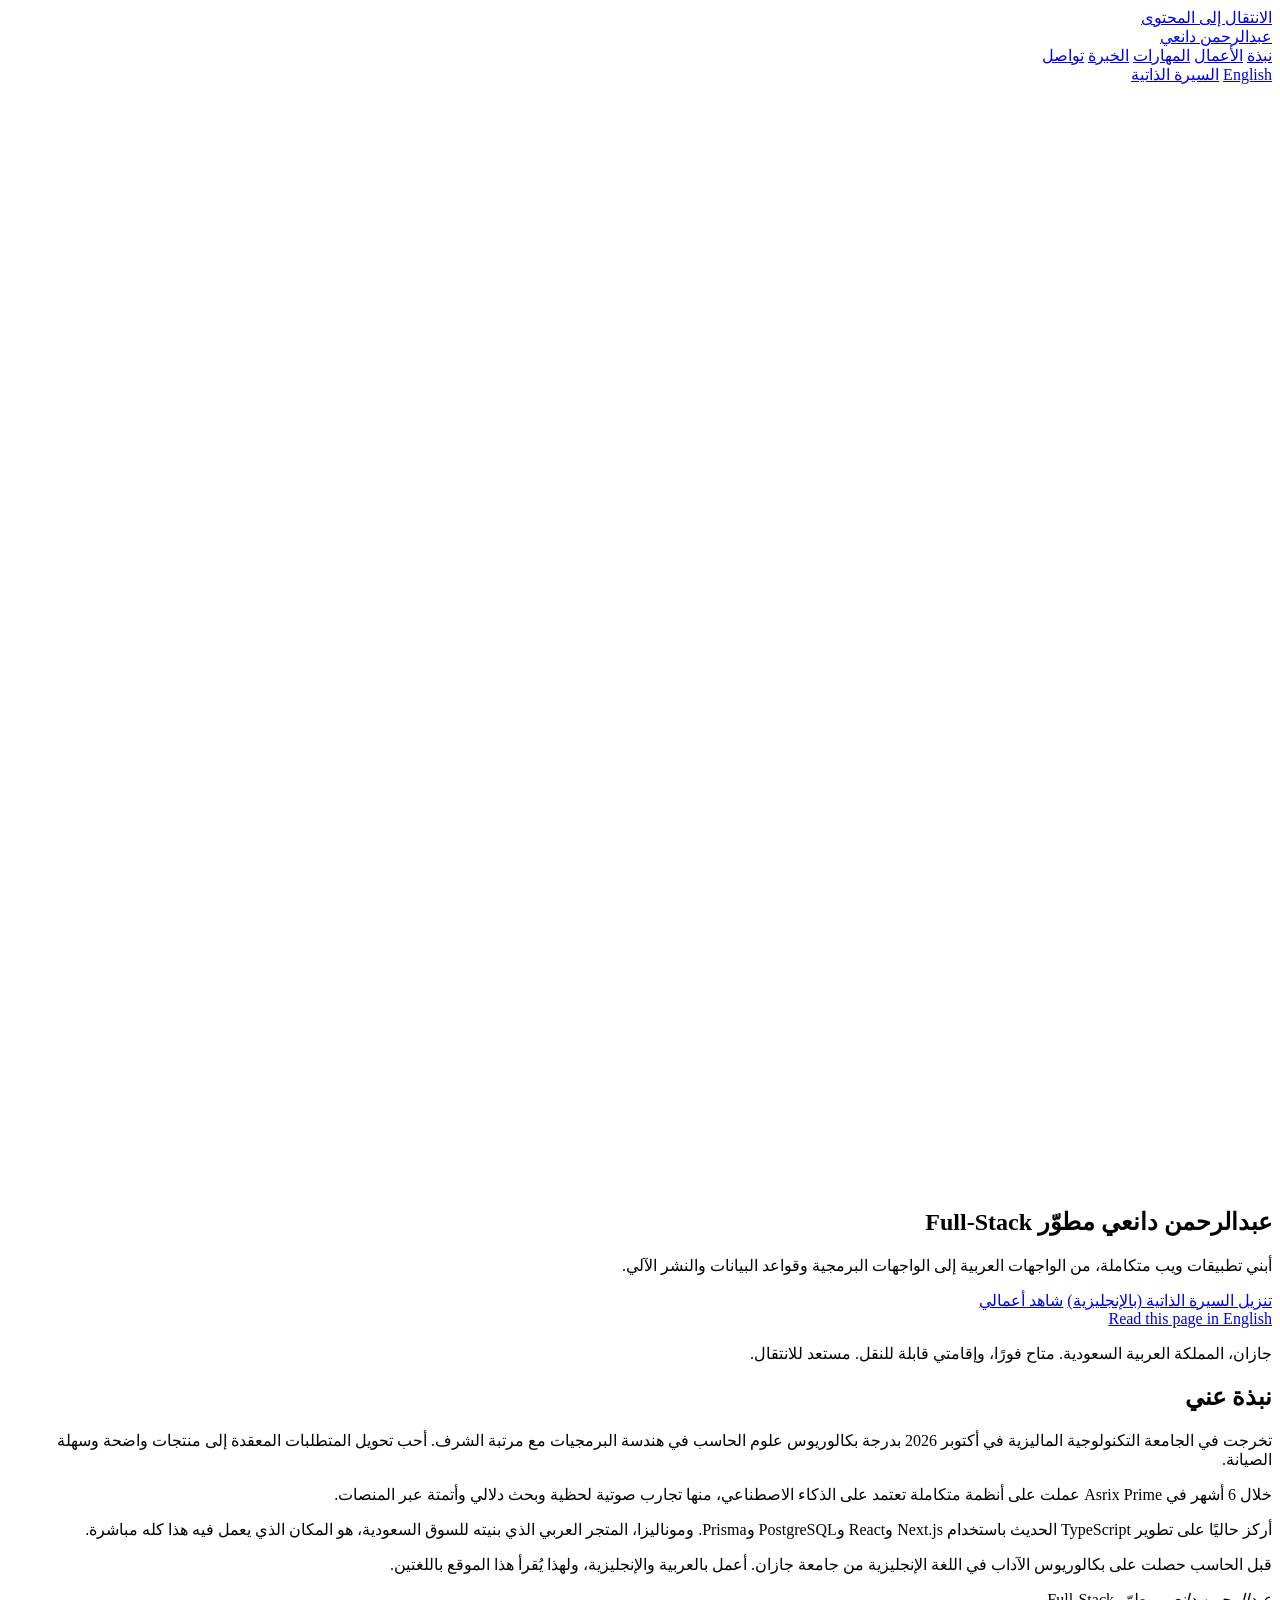
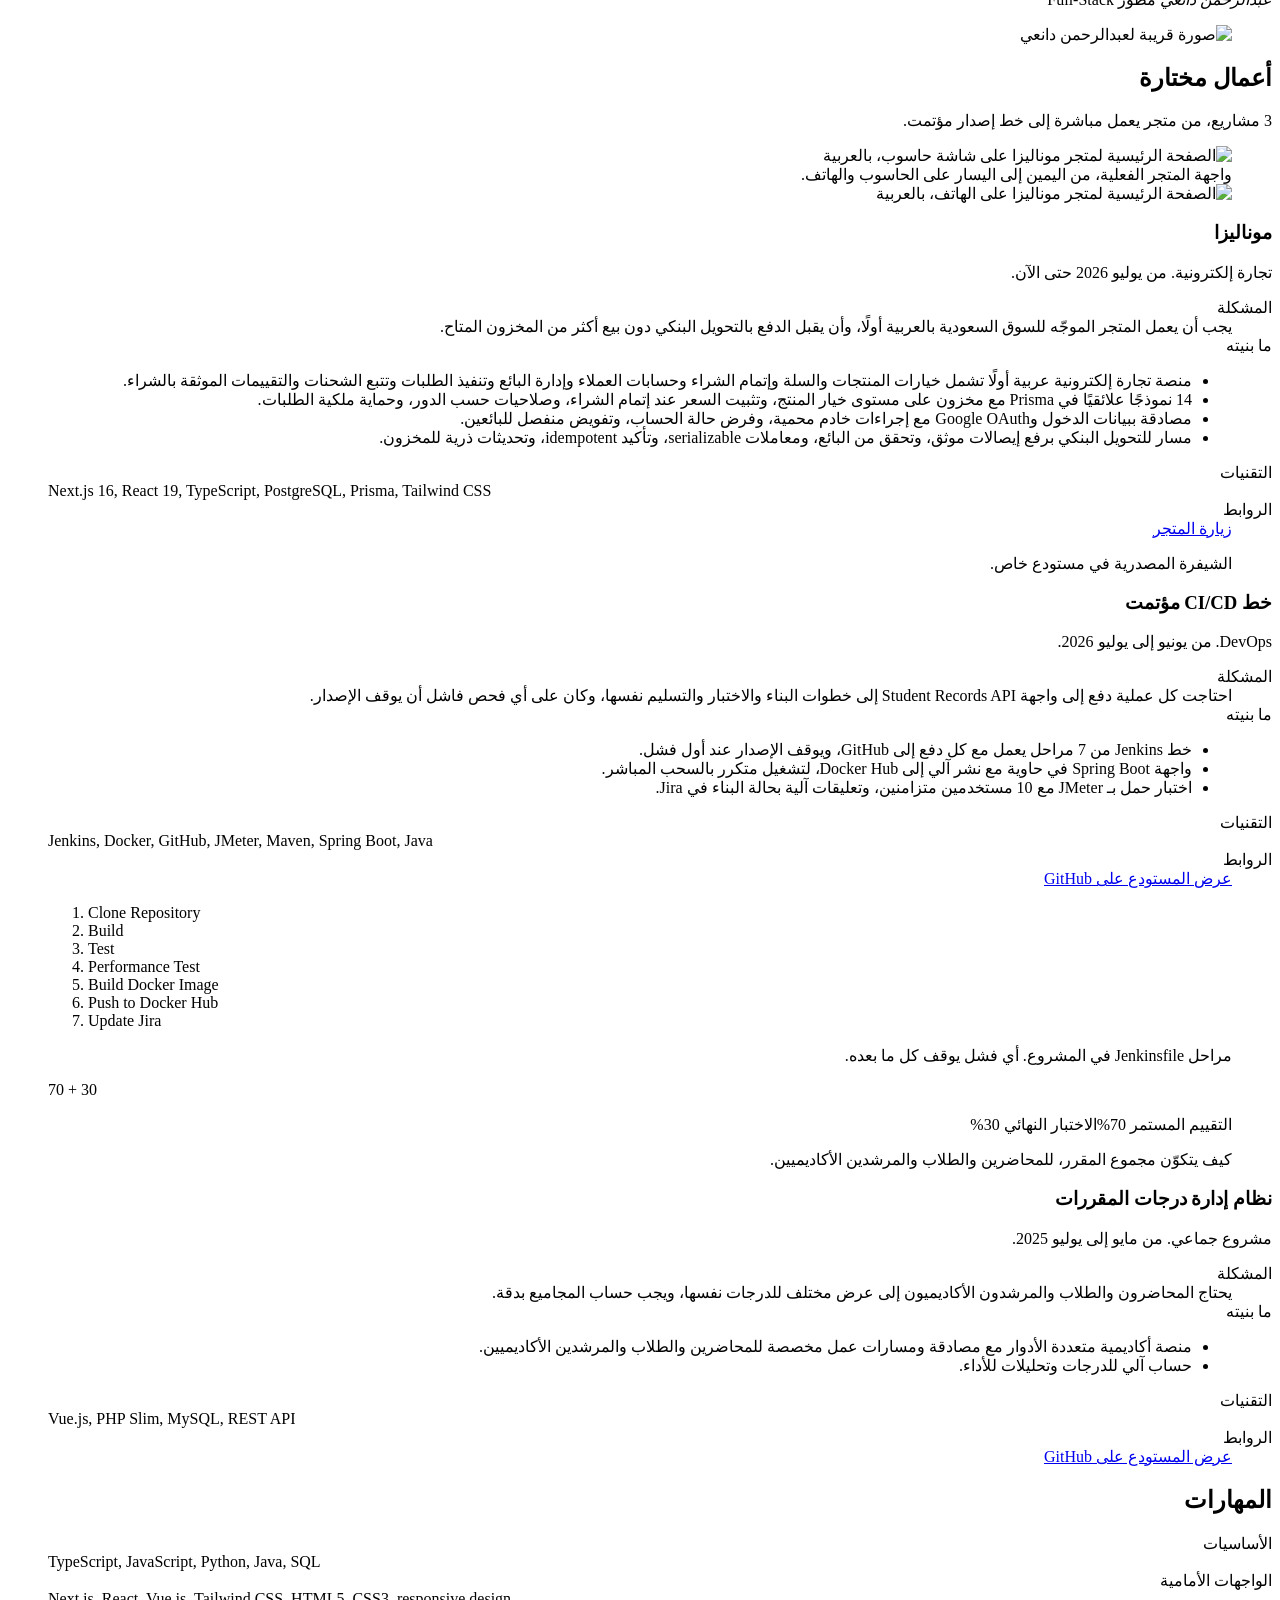
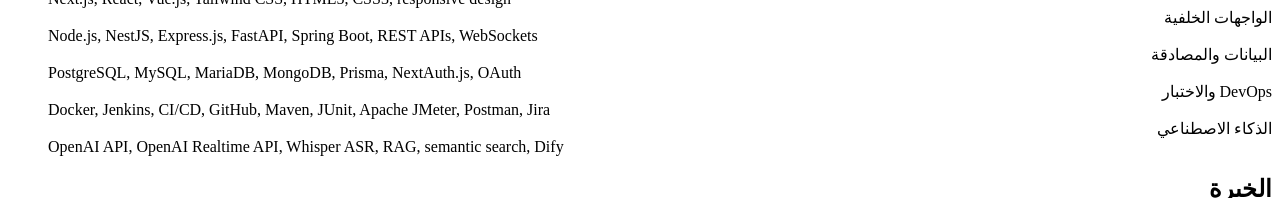
==== ar/index.html @ bcfdf7b8 "Add the mirrored Arabic page Co-Authored-By: Claude Opus 5.5 <noreply@anthropic.com>" ====
<!doctype html>
<html lang="ar" dir="rtl">
  <head>
    <meta charset="utf-8" />
    <meta name="viewport" content="width=device-width, initial-scale=1" />
    <title>عبدالرحمن دانعي | مطوّر Full-Stack</title>
    <meta name="description" content="عبدالرحمن دانعي مطوّر Full-Stack في السعودية، يبني تطبيقات ويب عربية أولًا وأنظمة تعتمد على الذكاء الاصطناعي وخطوط نشر مؤتمتة." />
    <meta name="theme-color" content="#dfdedb" />
    <link rel="canonical" href="https://abdulrahman-daney.github.io/ar/" />
    <link rel="alternate" hreflang="en" href="https://abdulrahman-daney.github.io/" />
    <link rel="alternate" hreflang="ar" href="https://abdulrahman-daney.github.io/ar/" />
    <link rel="alternate" hreflang="x-default" href="https://abdulrahman-daney.github.io/" />
    <meta property="og:type" content="profile" />
    <meta property="og:title" content="عبدالرحمن دانعي | مطوّر Full-Stack" />
    <meta property="og:description" content="عبدالرحمن دانعي مطوّر Full-Stack في السعودية، يبني تطبيقات ويب عربية أولًا وأنظمة تعتمد على الذكاء الاصطناعي وخطوط نشر مؤتمتة." />
    <meta property="og:url" content="https://abdulrahman-daney.github.io/ar/" />
    <meta property="og:image" content="https://abdulrahman-daney.github.io/assets/img/og.jpg" />
    <meta property="og:image:width" content="1200" />
    <meta property="og:image:height" content="630" />
    <meta property="og:image:alt" content="عبدالرحمن دانعي, مطوّر Full-Stack" />
    <meta property="og:locale" content="ar_SA" />
    <meta property="og:locale:alternate" content="en_US" />
    <meta name="twitter:card" content="summary_large_image" />
    <link rel="icon" href="../assets/img/favicon.svg" type="image/svg+xml" />
    <link rel="apple-touch-icon" href="../assets/img/apple-touch-icon.png" />
    <link rel="preload" href="../assets/fonts/noto-naskh-arabic.woff2" as="font" type="font/woff2" crossorigin />
    <link rel="stylesheet" href="../assets/css/site.css" />
    <script type="application/ld+json">{"@context": "https://schema.org", "@type": "Person", "name": "Abdulrahman Daney", "alternateName": "عبدالرحمن دانعي", "jobTitle": "Full-Stack Developer", "url": "https://abdulrahman-daney.github.io/", "email": "mailto:abdulrahmandaney@gmail.com", "image": "https://abdulrahman-daney.github.io/assets/img/portrait-suit-896.webp", "sameAs": ["https://www.linkedin.com/in/abdulrahman-daney-3bb663234/", "https://github.com/Abdulrahman-Daney"], "knowsLanguage": ["ar", "en"], "address": {"@type": "PostalAddress", "addressLocality": "Jazan", "addressCountry": "SA"}, "alumniOf": [{"@type": "CollegeOrUniversity", "name": "Universiti Teknologi Malaysia"}, {"@type": "CollegeOrUniversity", "name": "Jazan University"}]}</script>
    <script src="../assets/js/site.js" defer></script>
  </head>
  <body>
    <a class="skip" href="#main">الانتقال إلى المحتوى</a>

    <header class="bar">
      <a class="bar-name" href="#top" translate="no">عبدالرحمن دانعي</a>
      <nav class="bar-nav" aria-label="الأقسام">
        <a href="#about">نبذة</a>
        <a href="#work">الأعمال</a>
        <a href="#skills">المهارات</a>
        <a href="#experience">الخبرة</a>
        <a href="#contact">تواصل</a>
      </nav>
      <a class="bar-lang" href="../" hreflang="en" lang="en" data-lang-switch>English</a>
      <a class="bar-lang" href="../documents/Abdulrahman_Daney_Full_Stack_Developer_CV.pdf" download>السيرة الذاتية</a>
    </header>

    <main id="main">
      <section id="top" class="hero split">
        <figure class="stage">
          <img
            src="../assets/img/portrait-suit-896.webp"
            srcset="../assets/img/portrait-suit-480.webp 480w, ../assets/img/portrait-suit-896.webp 896w"
            sizes="(min-width: 900px) 50vw, 100vw"
            alt="عبدالرحمن دانعي ببدلة كحلية وربطة عنق رمادية في مكتب تظهر فيه رفوف الكتب"
            width="896"
            height="1084"
            fetchpriority="high"
          />
        </figure>
        <div class="column" data-rise-group>
          <h1>عبدالرحمن دانعي <span class="role">مطوّر Full-Stack</span></h1>
          <p class="say">أبني تطبيقات ويب متكاملة، من الواجهات العربية إلى الواجهات البرمجية وقواعد البيانات والنشر الآلي.</p>
          <div class="hero-actions">
            <a class="action" href="../documents/Abdulrahman_Daney_Full_Stack_Developer_CV.pdf" download>تنزيل السيرة الذاتية (بالإنجليزية)</a>
            <a class="text-link" href="#work">شاهد أعمالي</a>
          </div>
          <a class="flip" href="../" hreflang="en" lang="en" data-lang-switch>Read this page in English</a>
          <p class="facts">جازان، المملكة العربية السعودية. متاح فورًا، وإقامتي قابلة للنقل. مستعد للانتقال.</p>
        </div>
      </section>

      <section id="about" class="about split" aria-labelledby="about-h">
        <div class="column" data-rise-group>
          <h2 id="about-h">نبذة عني</h2>
          <p>تخرجت في الجامعة التكنولوجية الماليزية في أكتوبر 2026 بدرجة بكالوريوس علوم الحاسب في هندسة البرمجيات مع مرتبة الشرف. أحب تحويل المتطلبات المعقدة إلى منتجات واضحة وسهلة الصيانة.</p>
          <p>خلال 6 أشهر في Asrix Prime عملت على أنظمة متكاملة تعتمد على الذكاء الاصطناعي، منها تجارب صوتية لحظية وبحث دلالي وأتمتة عبر المنصات.</p>
          <p>أركز حاليًا على تطوير TypeScript الحديث باستخدام Next.js وReact وPostgreSQL وPrisma. وموناليزا، المتجر العربي الذي بنيته للسوق السعودية، هو المكان الذي يعمل فيه هذا كله مباشرة.</p>
          <p>قبل الحاسب حصلت على بكالوريوس الآداب في اللغة الإنجليزية من جامعة جازان. أعمل بالعربية والإنجليزية، ولهذا يُقرأ هذا الموقع باللغتين.</p>
          <p class="signoff"><em>عبدالرحمن دانعي</em> <span>مطوّر Full-Stack</span></p>
        </div>
        <figure class="stage" data-rise>
          <img src="../assets/img/portrait-close-603.webp" alt="صورة قريبة لعبدالرحمن دانعي" width="603" height="756" loading="lazy" decoding="async" />
        </figure>
      </section>

      <section id="work" aria-labelledby="work-h">
        <div class="work-head split" data-rise-group>
          <h2 id="work-h">أعمال مختارة</h2>
          <p>3 مشاريع، من متجر يعمل مباشرة إلى خط إصدار مؤتمت.</p>
        </div>

      <article class="project split">
        <figure class="stage panel panel-shots" data-rise>
          <img class="shot-wide" src="../assets/img/monaliza-desktop.webp" alt="الصفحة الرئيسية لمتجر موناليزا على شاشة حاسوب، بالعربية" width="1200" height="594" loading="lazy" decoding="async" />
          <figcaption>واجهة المتجر الفعلية، من اليمين إلى اليسار على الحاسوب والهاتف.</figcaption>
          <img class="shot-phone" src="../assets/img/monaliza-phone.webp" alt="الصفحة الرئيسية لمتجر موناليزا على الهاتف، بالعربية" width="480" height="689" loading="lazy" decoding="async" />
        </figure>
        <div class="column">
          <h3 data-rise>موناليزا</h3>
          <p class="project-meta">تجارة إلكترونية. من يوليو 2026 حتى الآن.</p>
          <dl class="project-parts" data-rise-group>
            <div>
              <dt>المشكلة</dt>
              <!-- TODO: wording drawn from the CV and README. Confirm it describes the real problem. -->
              <dd>يجب أن يعمل المتجر الموجّه للسوق السعودية بالعربية أولًا، وأن يقبل الدفع بالتحويل البنكي دون بيع أكثر من المخزون المتاح.</dd>
            </div>
            <div>
              <dt>ما بنيته</dt>
              <dd><ul class="built">
              <li>منصة تجارة إلكترونية عربية أولًا تشمل خيارات المنتجات والسلة وإتمام الشراء وحسابات العملاء وإدارة البائع وتنفيذ الطلبات وتتبع الشحنات والتقييمات الموثقة بالشراء.</li>
              <li>14 نموذجًا علائقيًا في Prisma مع مخزون على مستوى خيار المنتج، وتثبيت السعر عند إتمام الشراء، وصلاحيات حسب الدور، وحماية ملكية الطلبات.</li>
              <li>مصادقة ببيانات الدخول وGoogle OAuth مع إجراءات خادم محمية، وفرض حالة الحساب، وتفويض منفصل للبائعين.</li>
              <li>مسار للتحويل البنكي برفع إيصالات موثق، وتحقق من البائع، ومعاملات serializable، وتأكيد idempotent، وتحديثات ذرية للمخزون.</li>
              </ul></dd>
            </div>
            <div>
              <dt>التقنيات</dt>
              <dd dir="ltr" lang="en" translate="no">Next.js 16, React 19, TypeScript, PostgreSQL, Prisma, Tailwind CSS</dd>
            </div>
            <div>
              <dt>الروابط</dt>
              <dd><div class="link-row">
              <a href="https://monaliza-store.vercel.app/" rel="noopener">زيارة المتجر</a>
              </div>
            <p>الشيفرة المصدرية في مستودع خاص.</p></dd>
            </div>
          </dl>
        </div>
      </article>

      <article class="project split">
        <div class="column">
          <h3 data-rise>خط CI/CD مؤتمت</h3>
          <p class="project-meta">DevOps. من يونيو إلى يوليو 2026.</p>
          <dl class="project-parts" data-rise-group>
            <div>
              <dt>المشكلة</dt>
              <!-- TODO: wording drawn from the CV and README. Confirm it describes the real problem. -->
              <dd>احتاجت كل عملية دفع إلى واجهة Student Records API إلى خطوات البناء والاختبار والتسليم نفسها، وكان على أي فحص فاشل أن يوقف الإصدار.</dd>
            </div>
            <div>
              <dt>ما بنيته</dt>
              <dd><ul class="built">
              <li>خط Jenkins من 7 مراحل يعمل مع كل دفع إلى GitHub، ويوقف الإصدار عند أول فشل.</li>
              <li>واجهة Spring Boot في حاوية مع نشر آلي إلى Docker Hub، لتشغيل متكرر بالسحب المباشر.</li>
              <li>اختبار حمل بـ JMeter مع 10 مستخدمين متزامنين، وتعليقات آلية بحالة البناء في Jira.</li>
              </ul></dd>
            </div>
            <div>
              <dt>التقنيات</dt>
              <dd dir="ltr" lang="en" translate="no">Jenkins, Docker, GitHub, JMeter, Maven, Spring Boot, Java</dd>
            </div>
            <div>
              <dt>الروابط</dt>
              <dd><div class="link-row">
              <a href="https://github.com/Abdulrahman-Daney/studentrecords" rel="noopener">عرض المستودع على GitHub</a>
              </div></dd>
            </div>
          </dl>
        </div>
        <figure class="stage panel panel-blue" data-ui>
          <ol class="pipeline" dir="ltr" lang="en" translate="no">
            <li>Clone Repository</li>
            <li>Build</li>
            <li>Test</li>
            <li>Performance Test</li>
            <li>Build Docker Image</li>
            <li>Push to Docker Hub</li>
            <li>Update Jira</li>
          </ol>
          <figcaption>مراحل Jenkinsfile في المشروع. أي فشل يوقف كل ما بعده.</figcaption>
        </figure>
      </article>

      <article class="project split">
        <figure class="stage panel panel-ink" data-rise>
          <p class="marks" dir="ltr">70 + 30</p>
          <p class="marks-key"><span>التقييم المستمر 70%</span><span>الاختبار النهائي 30%</span></p>
          <figcaption>كيف يتكوّن مجموع المقرر، للمحاضرين والطلاب والمرشدين الأكاديميين.</figcaption>
        </figure>
        <div class="column">
          <h3 data-rise>نظام إدارة درجات المقررات</h3>
          <p class="project-meta">مشروع جماعي. من مايو إلى يوليو 2025.</p>
          <dl class="project-parts" data-rise-group>
            <div>
              <dt>المشكلة</dt>
              <!-- TODO: wording drawn from the CV and README. Confirm it describes the real problem. -->
              <dd>يحتاج المحاضرون والطلاب والمرشدون الأكاديميون إلى عرض مختلف للدرجات نفسها، ويجب حساب المجاميع بدقة.</dd>
            </div>
            <div>
              <dt>ما بنيته</dt>
              <dd><ul class="built">
              <li>منصة أكاديمية متعددة الأدوار مع مصادقة ومسارات عمل مخصصة للمحاضرين والطلاب والمرشدين الأكاديميين.</li>
              <li>حساب آلي للدرجات وتحليلات للأداء.</li>
              </ul></dd>
            </div>
            <div>
              <dt>التقنيات</dt>
              <dd dir="ltr" lang="en" translate="no">Vue.js, PHP Slim, MySQL, REST API</dd>
            </div>
            <div>
              <dt>الروابط</dt>
              <dd><div class="link-row">
              <a href="https://github.com/student-marks-system/student-marks-system" rel="noopener">عرض المستودع على GitHub</a>
              </div></dd>
            </div>
          </dl>
        </div>
      </article>
      </section>

      <section id="skills" class="skills" aria-labelledby="skills-h">
        <h2 id="skills-h" data-rise>المهارات</h2>
        <dl class="skill-groups" data-rise-group>
        <div><dt>الأساسيات</dt><dd dir="ltr" lang="en" translate="no">TypeScript, JavaScript, Python, Java, SQL</dd></div>
        <div><dt>الواجهات الأمامية</dt><dd dir="ltr" lang="en" translate="no">Next.js, React, Vue.js, Tailwind CSS, HTML5, CSS3, responsive design</dd></div>
        <div><dt>الواجهات الخلفية</dt><dd dir="ltr" lang="en" translate="no">Node.js, NestJS, Express.js, FastAPI, Spring Boot, REST APIs, WebSockets</dd></div>
        <div><dt>البيانات والمصادقة</dt><dd dir="ltr" lang="en" translate="no">PostgreSQL, MySQL, MariaDB, MongoDB, Prisma, NextAuth.js, OAuth</dd></div>
        <div><dt>DevOps والاختبار</dt><dd dir="ltr" lang="en" translate="no">Docker, Jenkins, CI/CD, GitHub, Maven, JUnit, Apache JMeter, Postman, Jira</dd></div>
        <div><dt>الذكاء الاصطناعي</dt><dd dir="ltr" lang="en" translate="no">OpenAI API, OpenAI Realtime API, Whisper ASR, RAG, semantic search, Dify</dd></div>
        </dl>
      </section>

      <div class="record split">
        <section id="experience" aria-labelledby="experience-h" data-rise>
          <h2 id="experience-h">الخبرة</h2>
          <article class="entry" data-rise>
            <h3>متدرب هندسة برمجيات</h3>
            <p class="entry-meta">Asrix Prime Berhad، سوبانغ جايا، ماليزيا. من سبتمبر 2025 إلى فبراير 2026.</p>
            <ul class="built">
              <li>بنيت خدمة بث صوتي لحظي باستخدام Python وFastAPI وWebSockets، مع دمج Whisper ASR وOpenAI Realtime API للتفاعل من الصوت إلى النص إلى الكلام.</li>
              <li>صممت نظامًا لتحليل النصوص القانونية قائمًا على RAG للتشريعات الاتحادية الماليزية، يتيح البحث الدلالي وتقييم المخاطر آليًا عبر مجموعات كبيرة من الوثائق القانونية.</li>
              <li>طورت إضافة Dify Chatflow Invoker التي تربط 7 منصات، منها LinkedIn وMeta وTelegram، لأتمتة المراسلة وتدفقات المحتوى عبر المنصات.</li>
            </ul>
          </article>
        </section>
        <section id="education" aria-labelledby="education-h" data-rise>
          <h2 id="education-h">التعليم</h2>
          <article class="entry">
            <h3>بكالوريوس علوم الحاسب (هندسة البرمجيات) مع مرتبة الشرف</h3>
            <p class="entry-meta">الجامعة التكنولوجية الماليزية، جوهور بارو. أكتوبر 2026. المعدل التراكمي 3.31 من 4.00.</p>
          </article>
          <article class="entry">
            <h3>بكالوريوس الآداب في اللغة الإنجليزية</h3>
            <p class="entry-meta">جامعة جازان، المملكة العربية السعودية. يناير 2020. المعدل التراكمي 4.26 من 5.00.</p>
          </article>
        </section>
      </div>

      <section id="certifications" class="recognition" aria-labelledby="certifications-h">
        <h2 id="certifications-h" data-rise>الشهادات والإنجازات</h2>
        <ul class="awards" data-rise-group>
          <li class="award">
            <h3>قائمة العميد</h3>
            <p>الجامعة التكنولوجية الماليزية. معدل 3.77 في الفصل الثاني 2024/2025، ومعدل 3.73 في الفصل الثاني 2023/2024.</p>
            <div class="link-row">
              <a href="../certifications/deans-list-2024-2025.pdf" download>تنزيل 2024/2025</a>
              <a href="../certifications/deans-list-2023-2024.pdf" download>تنزيل 2023/2024</a>
            </div>
          </li>
          <li class="award">
            <h3>UTM AI Ideathon (قائم على المشاريع)، مشارك</h3>
            <p>كلية الحاسب في UTM وMDEC. يونيو 2025.</p>
            <div class="link-row">
              <a href="../certifications/utm-ai-ideathon-2025.pdf" download>تنزيل الشهادة</a>
            </div>
          </li>
          <li class="award">
            <h3>Succeed in the Age of AI</h3>
            <p>Udemy. يناير 2026. 8.5 ساعات.</p>
            <div class="link-row">
              <a href="../certifications/succeed-in-the-age-of-ai.pdf" download>تنزيل الشهادة</a>
            </div>
          </li>
          <li class="award">
            <h3>دورة إدارة المواهب والكفاءات</h3>
            <p>مركز التوظيف في UTM.</p>
            <div class="link-row">
              <a href="../certifications/talent-and-competency-management.pdf" download>تنزيل الشهادة</a>
            </div>
          </li>
        </ul>
      </section>

      <section id="contact" class="contact" aria-labelledby="contact-h">
        <h2 id="contact-h" data-rise>هل لديك وظيفة أو مشروع؟</h2>
        <a class="contact-email ltr" href="mailto:abdulrahmandaney@gmail.com" translate="no">abdulrahmandaney@gmail.com</a>
        <div class="link-row">
          <a href="tel:+966531117358">اتصال <span class="ltr">&nbsp;+966 53 111 7358</span></a>
          <a href="https://wa.me/966531117358" rel="noopener">واتساب</a>
          <a href="https://www.linkedin.com/in/abdulrahman-daney-3bb663234/" rel="noopener">LinkedIn</a>
          <a href="https://github.com/Abdulrahman-Daney" rel="noopener">GitHub</a>
        </div>
        <div><a class="action" href="../documents/Abdulrahman_Daney_Full_Stack_Developer_CV.pdf" download>تنزيل السيرة الذاتية (بالإنجليزية)</a></div>
      </section>
    </main>

    <footer class="foot">
      <p>© عبدالرحمن دانعي</p>
      <a href="#top">العودة إلى الأعلى</a>
    </footer>
  </body>
</html>
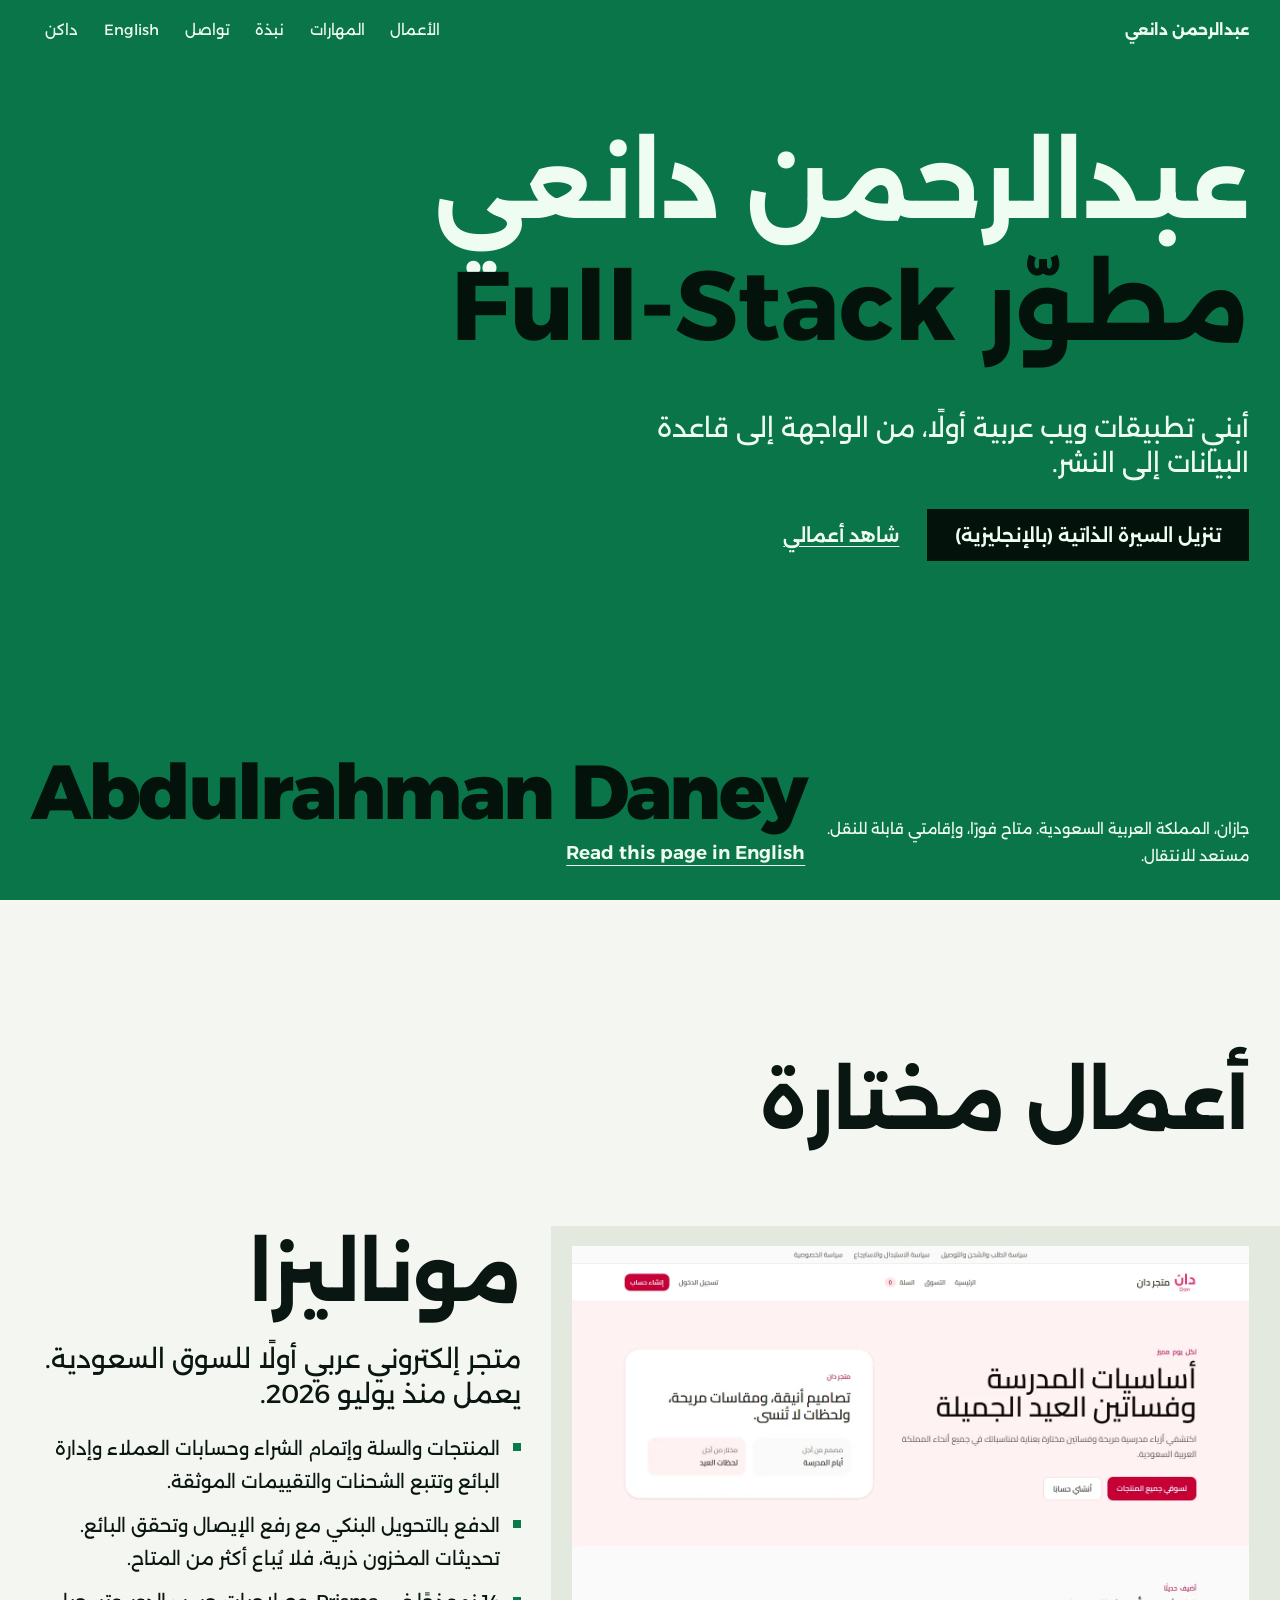
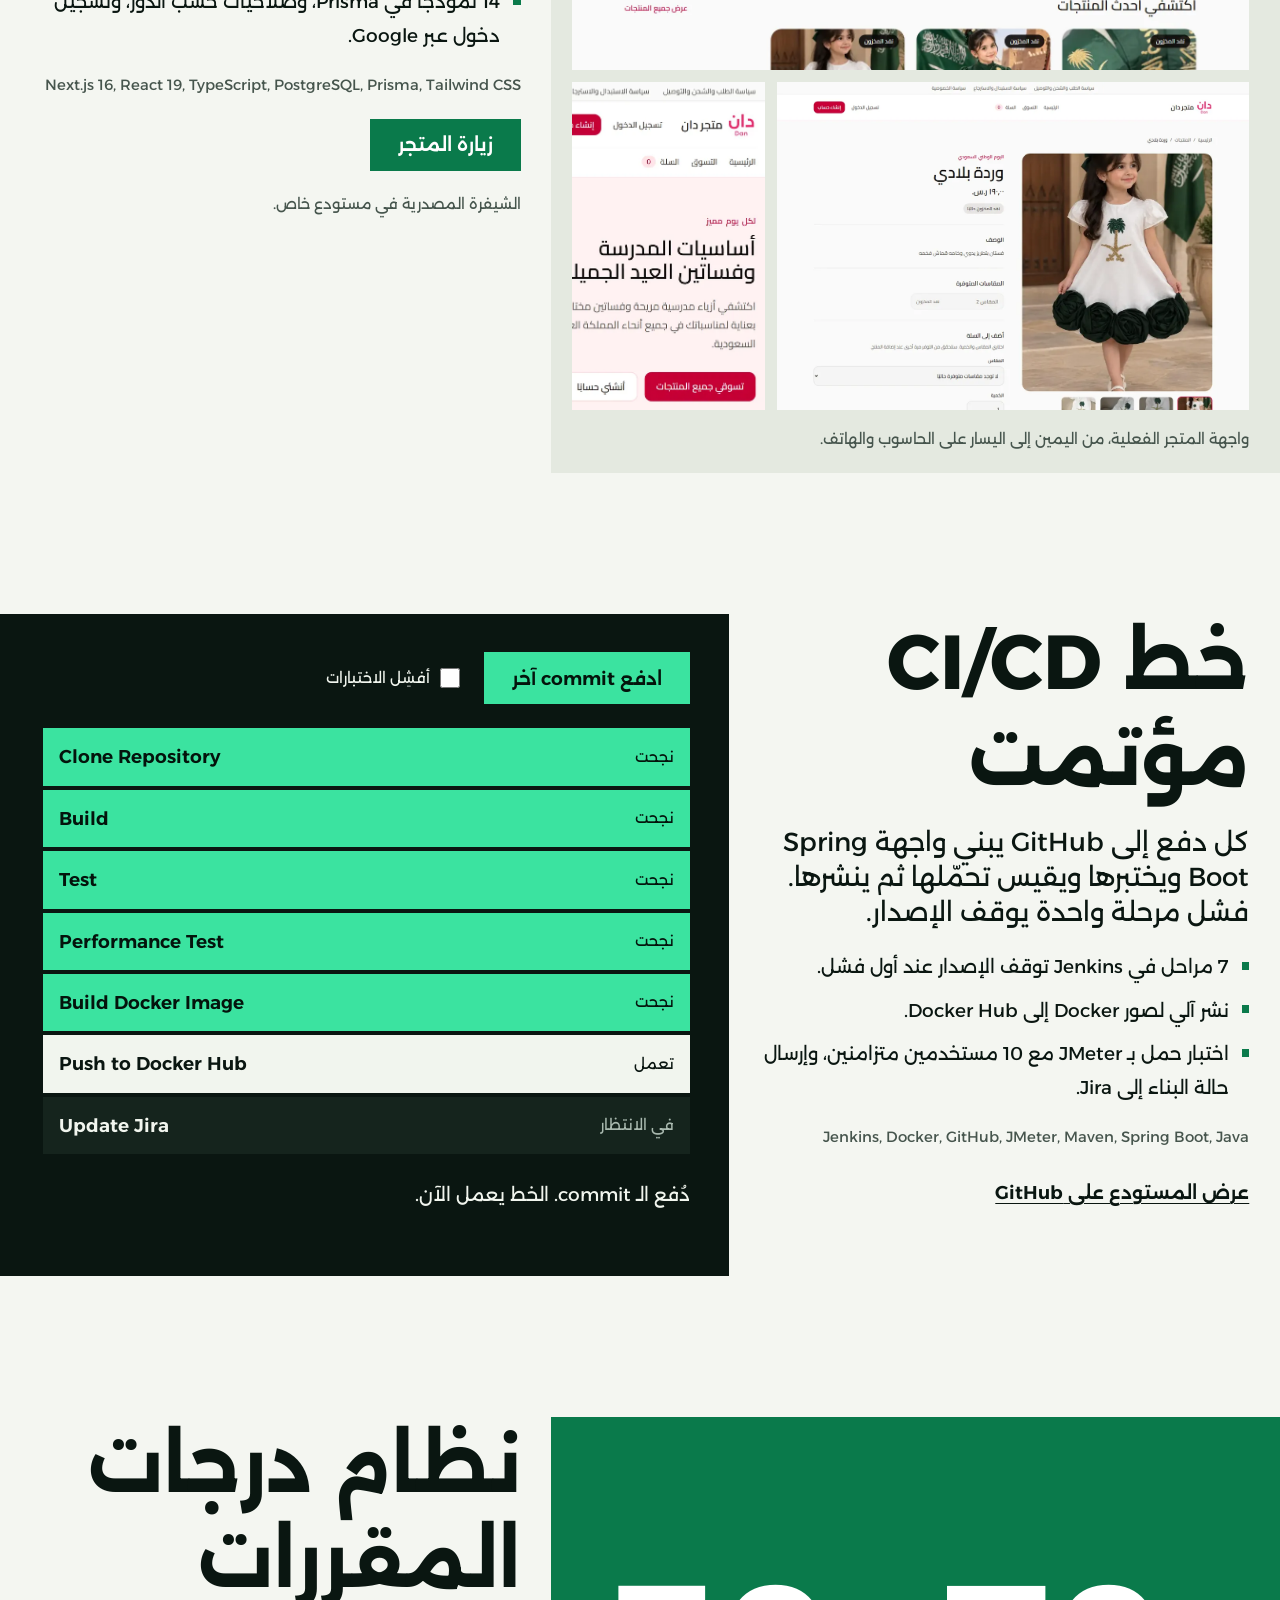
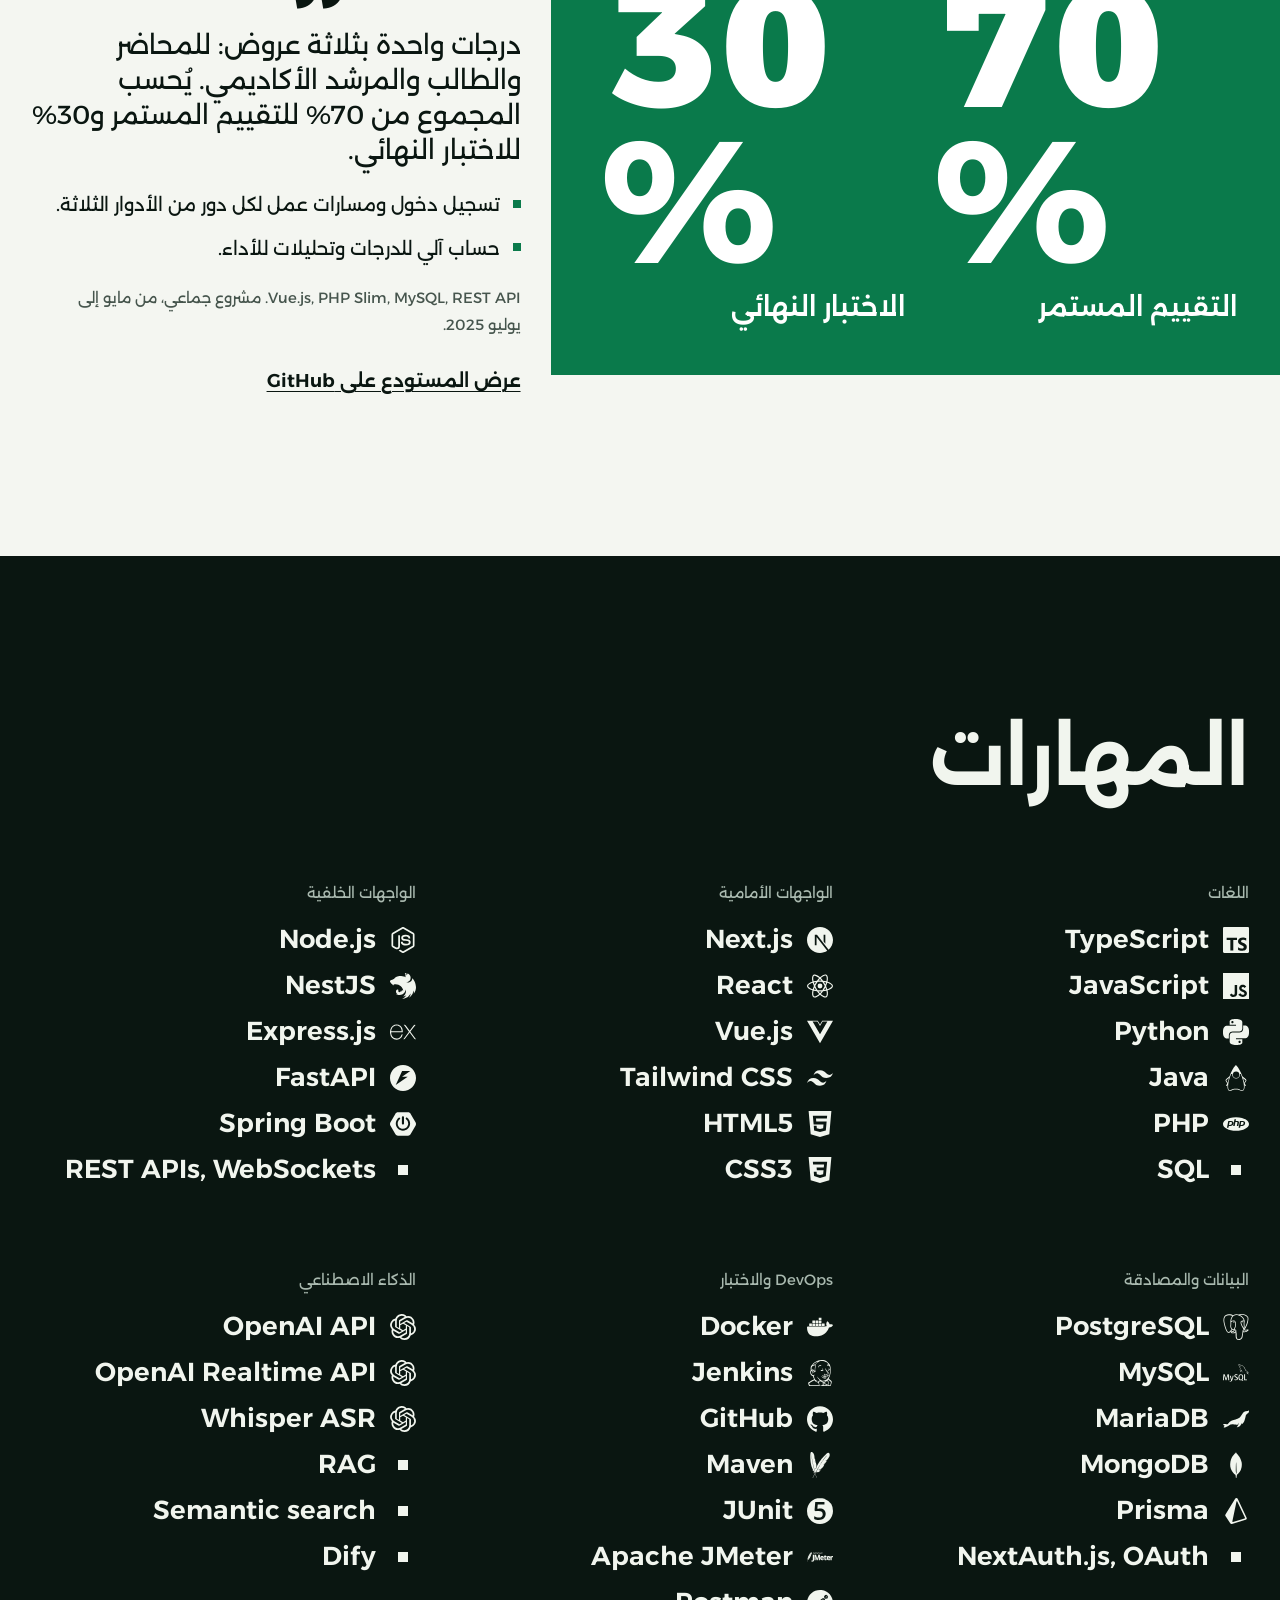
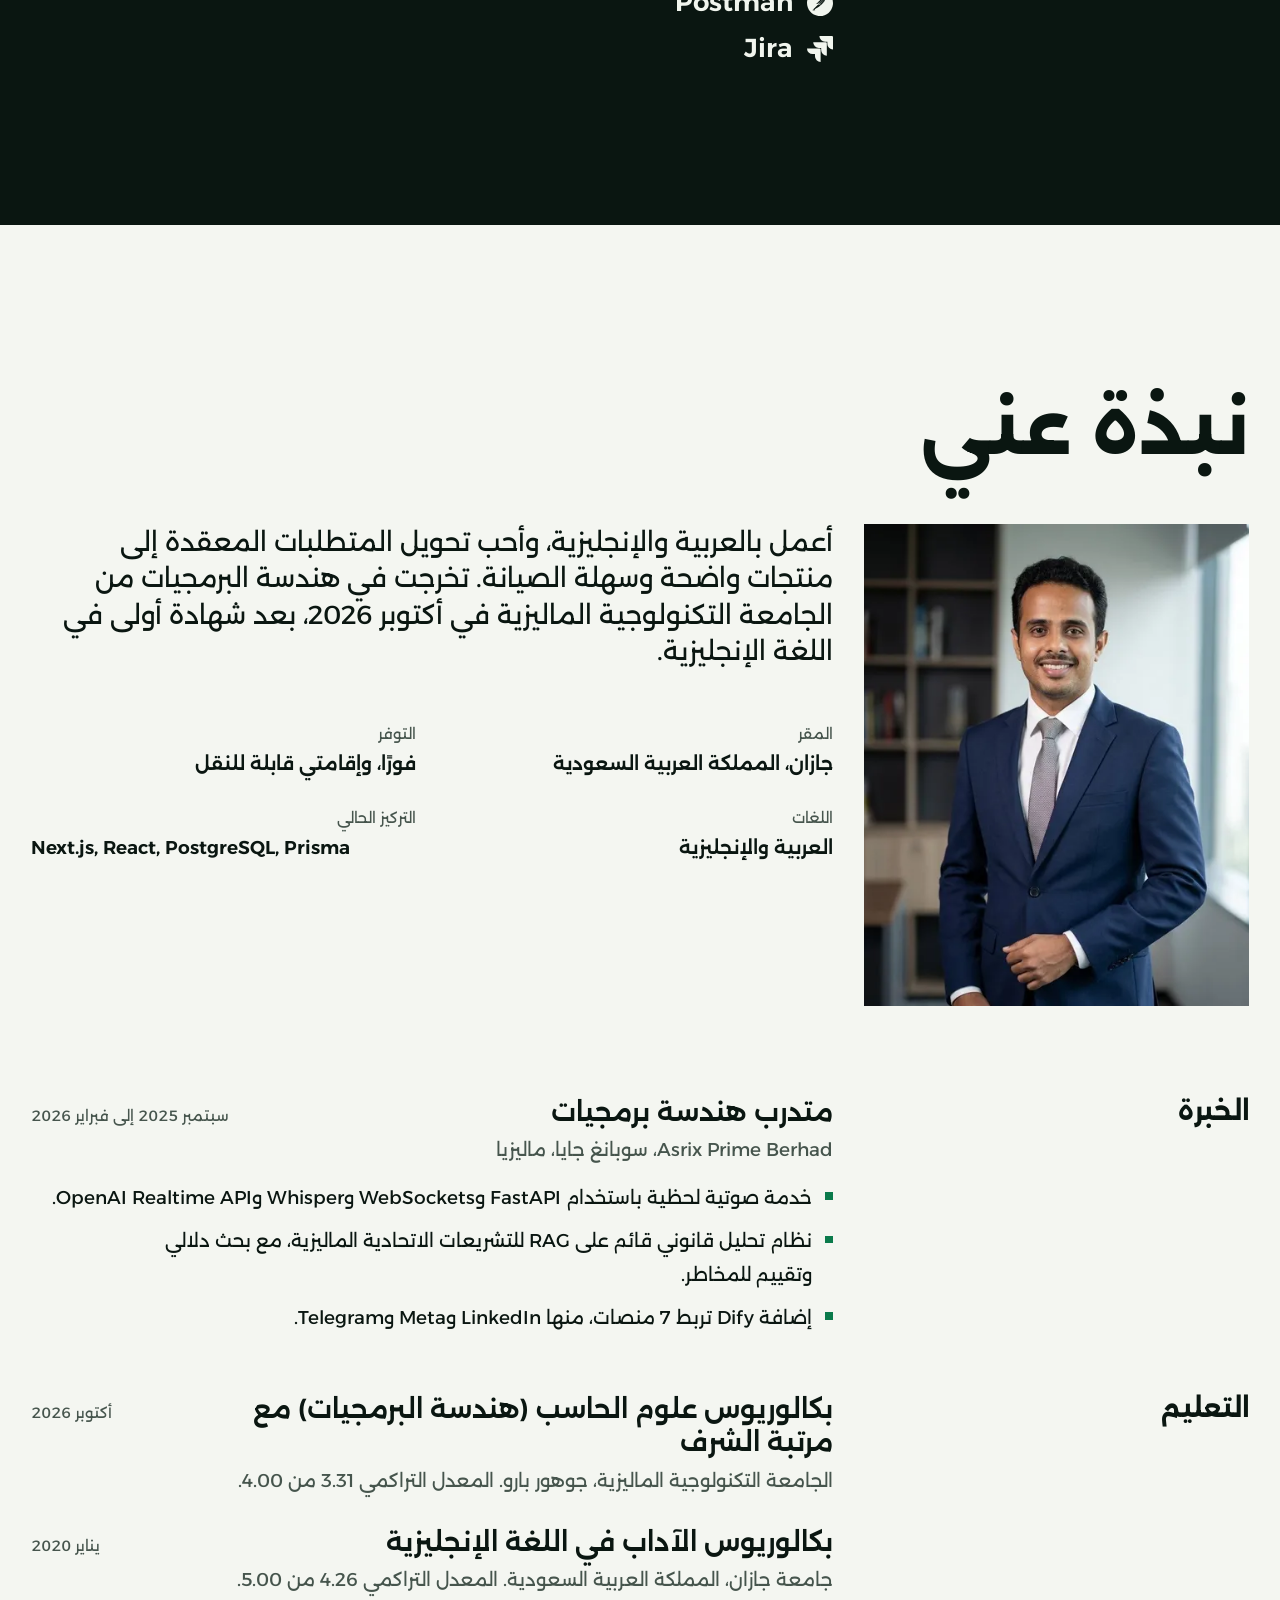
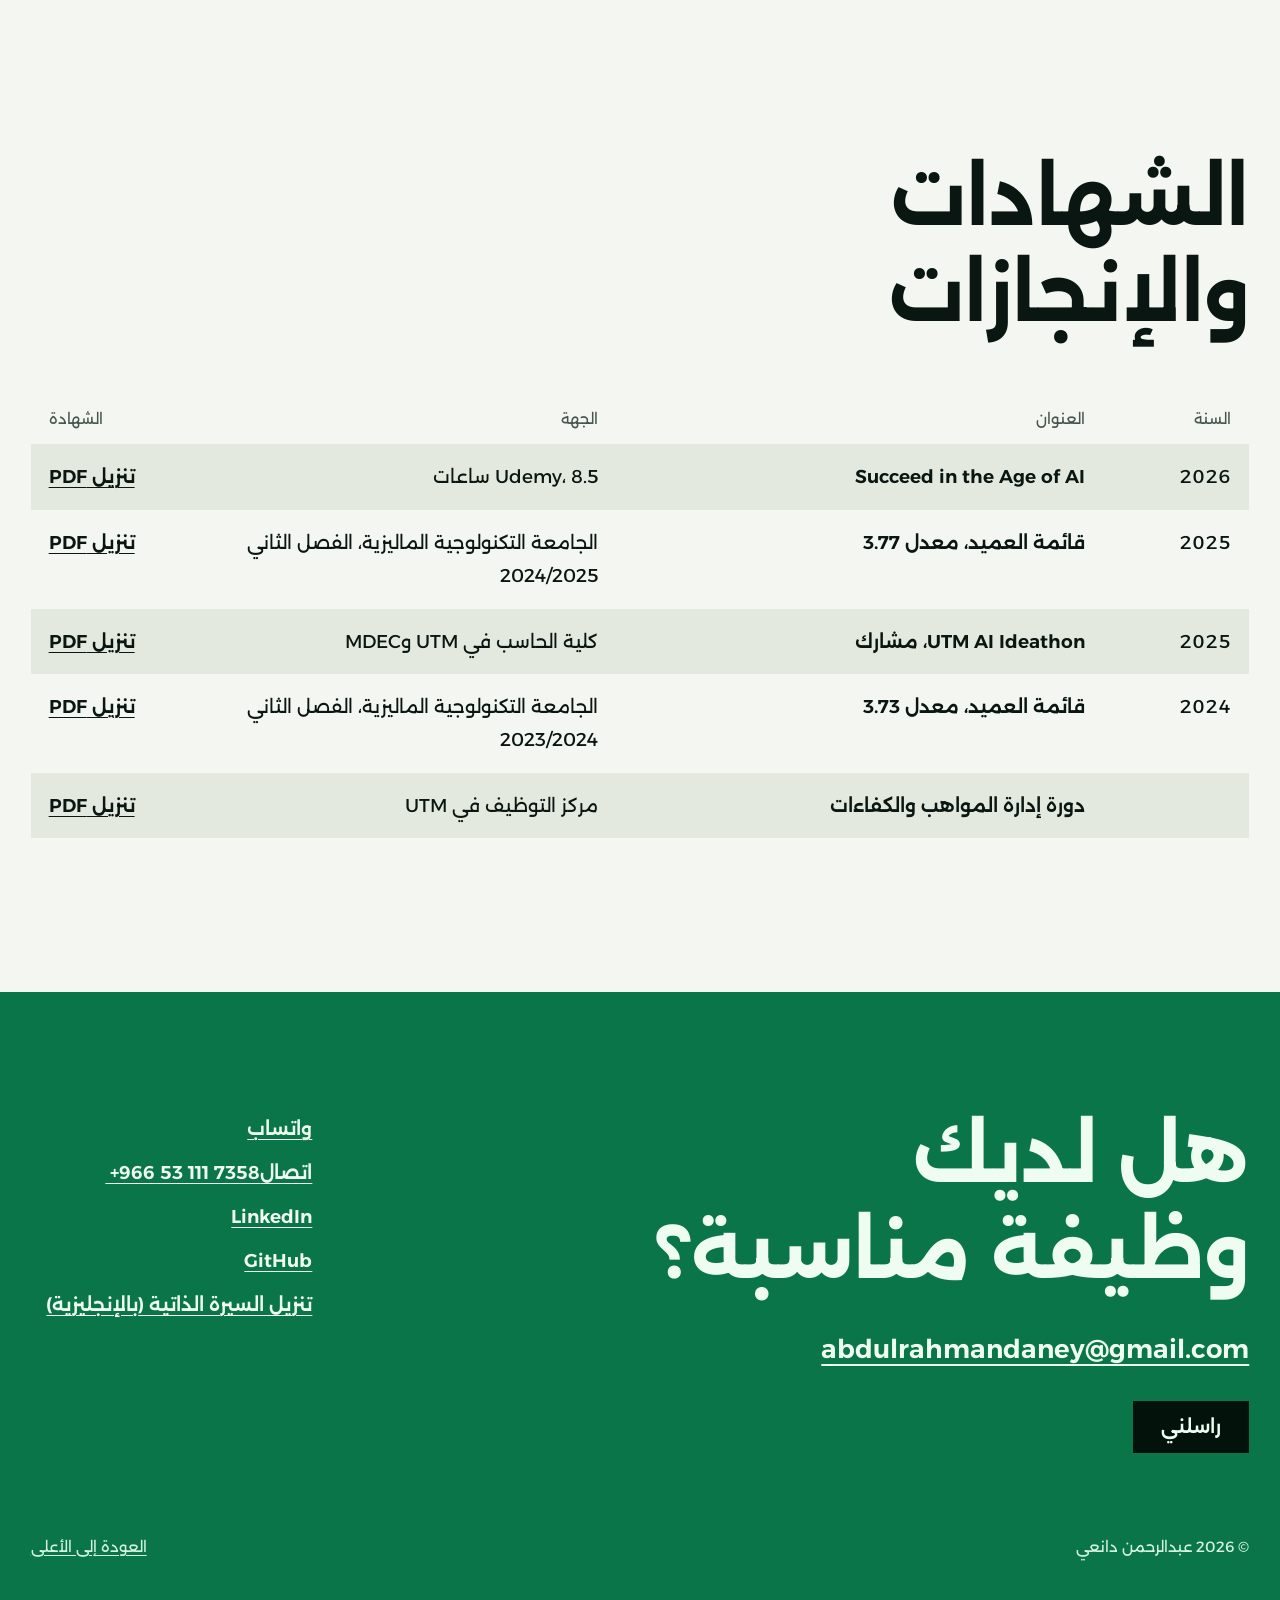
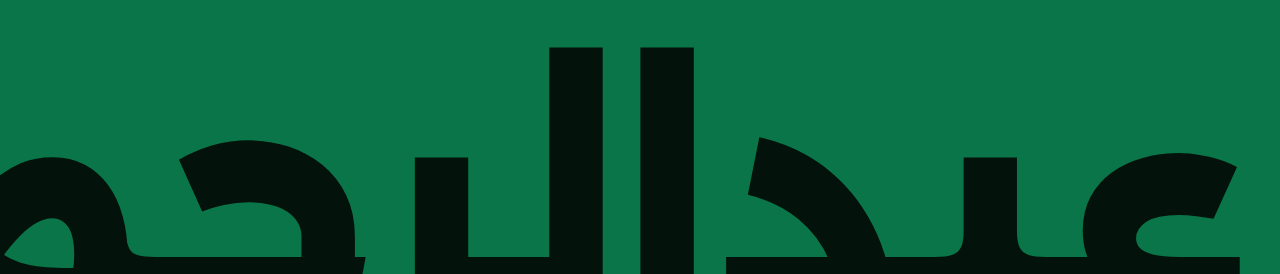
==== commit 7cd76e36: "Redesign the site with bold sans type, colour fields and a dark theme Replace the serif split-stage " ====
--- a/ar/index.html
+++ b/ar/index.html
@@ -1,31 +1,32 @@
 <!doctype html>
-<html lang="ar" dir="rtl">
+<html lang="ar" dir="rtl" class="no-js">
   <head>
     <meta charset="utf-8" />
     <meta name="viewport" content="width=device-width, initial-scale=1" />
     <title>عبدالرحمن دانعي | مطوّر Full-Stack</title>
-    <meta name="description" content="عبدالرحمن دانعي مطوّر Full-Stack في السعودية، يبني تطبيقات ويب عربية أولًا وأنظمة تعتمد على الذكاء الاصطناعي وخطوط نشر مؤتمتة." />
-    <meta name="theme-color" content="#dfdedb" />
+    <meta name="description" content="عبدالرحمن دانعي مطوّر Full-Stack في المملكة العربية السعودية، يبني تطبيقات ويب عربية أولًا وأنظمة تعتمد على الذكاء الاصطناعي وخطوط نشر مؤتمتة." />
+    <meta name="theme-color" content="#0a7548" />
     <link rel="canonical" href="https://abdulrahman-daney.github.io/ar/" />
     <link rel="alternate" hreflang="en" href="https://abdulrahman-daney.github.io/" />
     <link rel="alternate" hreflang="ar" href="https://abdulrahman-daney.github.io/ar/" />
     <link rel="alternate" hreflang="x-default" href="https://abdulrahman-daney.github.io/" />
     <meta property="og:type" content="profile" />
     <meta property="og:title" content="عبدالرحمن دانعي | مطوّر Full-Stack" />
-    <meta property="og:description" content="عبدالرحمن دانعي مطوّر Full-Stack في السعودية، يبني تطبيقات ويب عربية أولًا وأنظمة تعتمد على الذكاء الاصطناعي وخطوط نشر مؤتمتة." />
+    <meta property="og:description" content="عبدالرحمن دانعي مطوّر Full-Stack في المملكة العربية السعودية، يبني تطبيقات ويب عربية أولًا وأنظمة تعتمد على الذكاء الاصطناعي وخطوط نشر مؤتمتة." />
     <meta property="og:url" content="https://abdulrahman-daney.github.io/ar/" />
     <meta property="og:image" content="https://abdulrahman-daney.github.io/assets/img/og.jpg" />
     <meta property="og:image:width" content="1200" />
     <meta property="og:image:height" content="630" />
-    <meta property="og:image:alt" content="عبدالرحمن دانعي, مطوّر Full-Stack" />
+    <meta property="og:image:alt" content="عبدالرحمن دانعي، مطوّر Full-Stack" />
     <meta property="og:locale" content="ar_SA" />
     <meta property="og:locale:alternate" content="en_US" />
     <meta name="twitter:card" content="summary_large_image" />
     <link rel="icon" href="../assets/img/favicon.svg" type="image/svg+xml" />
     <link rel="apple-touch-icon" href="../assets/img/apple-touch-icon.png" />
-    <link rel="preload" href="../assets/fonts/noto-naskh-arabic.woff2" as="font" type="font/woff2" crossorigin />
+    <link rel="preload" href="../assets/fonts/alexandria-arabic.woff2" as="font" type="font/woff2" crossorigin />
+    <script>(function(){var r=document.documentElement;r.classList.replace("no-js","js");try{var t=localStorage.getItem("theme");if(t==="dark"||t==="light")r.dataset.theme=t}catch(e){}})()</script>
     <link rel="stylesheet" href="../assets/css/site.css" />
-    <script type="application/ld+json">{"@context": "https://schema.org", "@type": "Person", "name": "Abdulrahman Daney", "alternateName": "عبدالرحمن دانعي", "jobTitle": "Full-Stack Developer", "url": "https://abdulrahman-daney.github.io/", "email": "mailto:abdulrahmandaney@gmail.com", "image": "https://abdulrahman-daney.github.io/assets/img/portrait-suit-896.webp", "sameAs": ["https://www.linkedin.com/in/abdulrahman-daney-3bb663234/", "https://github.com/Abdulrahman-Daney"], "knowsLanguage": ["ar", "en"], "address": {"@type": "PostalAddress", "addressLocality": "Jazan", "addressCountry": "SA"}, "alumniOf": [{"@type": "CollegeOrUniversity", "name": "Universiti Teknologi Malaysia"}, {"@type": "CollegeOrUniversity", "name": "Jazan University"}]}</script>
+    <script type="application/ld+json">{"@context": "https://schema.org", "@type": "Person", "name": "عبدالرحمن دانعي", "alternateName": "Abdulrahman Daney", "jobTitle": "Full-Stack Developer", "url": "https://abdulrahman-daney.github.io/ar/", "email": "mailto:abdulrahmandaney@gmail.com", "image": "https://abdulrahman-daney.github.io/assets/img/portrait-suit-896.webp", "sameAs": ["https://www.linkedin.com/in/abdulrahman-daney-3bb663234/", "https://github.com/Abdulrahman-Daney"], "knowsLanguage": ["ar", "en"], "address": {"@type": "PostalAddress", "addressLocality": "Jazan", "addressCountry": "SA"}, "alumniOf": [{"@type": "CollegeOrUniversity", "name": "Universiti Teknologi Malaysia"}, {"@type": "CollegeOrUniversity", "name": "Jazan University"}]}</script>
     <script src="../assets/js/site.js" defer></script>
   </head>
   <body>
@@ -34,270 +35,264 @@
     <header class="bar">
       <a class="bar-name" href="#top" translate="no">عبدالرحمن دانعي</a>
       <nav class="bar-nav" aria-label="الأقسام">
-        <a href="#about">نبذة</a>
         <a href="#work">الأعمال</a>
         <a href="#skills">المهارات</a>
-        <a href="#experience">الخبرة</a>
+        <a href="#about">نبذة</a>
         <a href="#contact">تواصل</a>
       </nav>
-      <a class="bar-lang" href="../" hreflang="en" lang="en" data-lang-switch>English</a>
-      <a class="bar-lang" href="../documents/Abdulrahman_Daney_Full_Stack_Developer_CV.pdf" download>السيرة الذاتية</a>
+      <a href="../" hreflang="en" lang="en" data-lang-switch>English</a>
+      <button class="theme-switch" type="button" data-dark="داكن" data-light="فاتح" data-dark-label="التبديل إلى المظهر الداكن" data-light-label="التبديل إلى المظهر الفاتح">داكن</button>
     </header>
 
     <main id="main">
-      <section id="top" class="hero split">
-        <figure class="stage">
-          <img
-            src="../assets/img/portrait-suit-896.webp"
-            srcset="../assets/img/portrait-suit-480.webp 480w, ../assets/img/portrait-suit-896.webp 896w"
-            sizes="(min-width: 900px) 50vw, 100vw"
-            alt="عبدالرحمن دانعي ببدلة كحلية وربطة عنق رمادية في مكتب تظهر فيه رفوف الكتب"
-            width="896"
-            height="1084"
-            fetchpriority="high"
-          />
-        </figure>
-        <div class="column" data-rise-group>
-          <h1>عبدالرحمن دانعي <span class="role">مطوّر Full-Stack</span></h1>
-          <p class="say">أبني تطبيقات ويب متكاملة، من الواجهات العربية إلى الواجهات البرمجية وقواعد البيانات والنشر الآلي.</p>
+      <section id="top" class="chapter chapter-green hero">
+        <h1><span class="l1">عبدالرحمن <b>دانعي</b></span><span class="l2">مطوّر Full-Stack</span></h1>
+        <p class="role-phone">مطوّر Full-Stack</p>
+        <div class="hero-say">
+          <p>أبني تطبيقات ويب عربية أولًا، من الواجهة إلى قاعدة البيانات إلى النشر.</p>
           <div class="hero-actions">
             <a class="action" href="../documents/Abdulrahman_Daney_Full_Stack_Developer_CV.pdf" download>تنزيل السيرة الذاتية (بالإنجليزية)</a>
             <a class="text-link" href="#work">شاهد أعمالي</a>
           </div>
-          <a class="flip" href="../" hreflang="en" lang="en" data-lang-switch>Read this page in English</a>
-          <p class="facts">جازان، المملكة العربية السعودية. متاح فورًا، وإقامتي قابلة للنقل. مستعد للانتقال.</p>
-        </div>
-      </section>
-
-      <section id="about" class="about split" aria-labelledby="about-h">
-        <div class="column" data-rise-group>
-          <h2 id="about-h">نبذة عني</h2>
-          <p>تخرجت في الجامعة التكنولوجية الماليزية في أكتوبر 2026 بدرجة بكالوريوس علوم الحاسب في هندسة البرمجيات مع مرتبة الشرف. أحب تحويل المتطلبات المعقدة إلى منتجات واضحة وسهلة الصيانة.</p>
-          <p>خلال 6 أشهر في Asrix Prime عملت على أنظمة متكاملة تعتمد على الذكاء الاصطناعي، منها تجارب صوتية لحظية وبحث دلالي وأتمتة عبر المنصات.</p>
-          <p>أركز حاليًا على تطوير TypeScript الحديث باستخدام Next.js وReact وPostgreSQL وPrisma. وموناليزا، المتجر العربي الذي بنيته للسوق السعودية، هو المكان الذي يعمل فيه هذا كله مباشرة.</p>
-          <p>قبل الحاسب حصلت على بكالوريوس الآداب في اللغة الإنجليزية من جامعة جازان. أعمل بالعربية والإنجليزية، ولهذا يُقرأ هذا الموقع باللغتين.</p>
-          <p class="signoff"><em>عبدالرحمن دانعي</em> <span>مطوّر Full-Stack</span></p>
-        </div>
-        <figure class="stage" data-rise>
-          <img src="../assets/img/portrait-close-603.webp" alt="صورة قريبة لعبدالرحمن دانعي" width="603" height="756" loading="lazy" decoding="async" />
+        </div>
+        <a class="mirror" href="../" hreflang="en" lang="en" dir="ltr" data-lang-switch>
+          <span class="mirror-name">Abdulrahman Daney</span>
+          <span class="mirror-go">Read this page in English</span>
+        </a>
+        <p class="facts">جازان، المملكة العربية السعودية. متاح فورًا، وإقامتي قابلة للنقل. مستعد للانتقال.</p>
+      </section>
+
+      <section id="work" class="chapter work" aria-labelledby="work-h">
+        <h2 id="work-h" data-rise>أعمال مختارة</h2>
+
+        <article class="project">
+          <figure class="project-visual shots" data-rise>
+            <div class="shot shot-wide"><img src="../assets/img/monaliza-home.webp" alt="الصفحة الرئيسية لمتجر موناليزا على شاشة حاسوب، بالعربية" width="1440" height="900" loading="lazy" decoding="async" /></div>
+            <div class="shot"><img src="../assets/img/monaliza-product.webp" alt="صفحة منتج في متجر موناليزا تعرض المقاسات وحالة المخزون" width="1200" height="833" loading="lazy" decoding="async" /></div>
+            <div class="shot shot-phone"><img src="../assets/img/monaliza-phone.webp" alt="الصفحة الرئيسية لمتجر موناليزا على الهاتف" width="480" height="689" loading="lazy" decoding="async" /></div>
+            <figcaption>واجهة المتجر الفعلية، من اليمين إلى اليسار على الحاسوب والهاتف.</figcaption>
+          </figure>
+          <div class="project-text" data-rise-group>
+            <h3>موناليزا</h3>
+            <p class="project-lead">متجر إلكتروني عربي أولًا للسوق السعودية. يعمل منذ يوليو 2026.</p>
+            <ul class="project-points">
+              <li>المنتجات والسلة وإتمام الشراء وحسابات العملاء وإدارة البائع وتتبع الشحنات والتقييمات الموثقة.</li>
+              <li>الدفع بالتحويل البنكي مع رفع الإيصال وتحقق البائع. تحديثات المخزون ذرية، فلا يُباع أكثر من المتاح.</li>
+              <li>14 نموذجًا في Prisma، وصلاحيات حسب الدور، وتسجيل دخول عبر Google.</li>
+            </ul>
+            <p class="project-tech" dir="ltr" lang="en" translate="no">Next.js 16, React 19, TypeScript, PostgreSQL, Prisma, Tailwind CSS</p>
+            <a class="action" href="https://monaliza-store.vercel.app/" rel="noopener">زيارة المتجر</a>
+            <p class="project-note">الشيفرة المصدرية في مستودع خاص.</p>
+          </div>
+        </article>
+
+        <article class="project flip">
+          <div class="project-text" data-rise-group>
+            <h3>خط CI/CD مؤتمت</h3>
+            <p class="project-lead">كل دفع إلى GitHub يبني واجهة Spring Boot ويختبرها ويقيس تحمّلها ثم ينشرها. فشل مرحلة واحدة يوقف الإصدار.</p>
+            <ul class="project-points">
+              <li>7 مراحل في Jenkins توقف الإصدار عند أول فشل.</li>
+              <li>نشر آلي لصور Docker إلى Docker Hub.</li>
+              <li>اختبار حمل بـ JMeter مع 10 مستخدمين متزامنين، وإرسال حالة البناء إلى Jira.</li>
+            </ul>
+            <p class="project-tech" dir="ltr" lang="en" translate="no">Jenkins, Docker, GitHub, JMeter, Maven, Spring Boot, Java</p>
+            <a class="text-link" href="https://github.com/Abdulrahman-Daney/studentrecords" rel="noopener">عرض المستودع على GitHub</a>
+          </div>
+          <figure class="project-visual pipe" data-ui data-rise data-words='{"queued":"في الانتظار","running":"تعمل","passed":"نجحت","failed":"فشلت","skipped":"تُخطّيت","again":"ادفع commit آخر","started":"دُفع الـ commit. الخط يعمل الآن.","shipped":"نجحت المراحل السبع. الصورة على Docker Hub وJira محدّث.","stopped":"فشلت الاختبارات فتوقف الإصدار. لم يُنشر شيء."}'>
+            <div class="pipe-controls">
+              <button class="action pipe-push" type="button">ادفع commit</button>
+              <label class="pipe-break"><input type="checkbox" /> أفشِل الاختبارات</label>
+            </div>
+            <ol class="pipe-stages" dir="ltr" lang="en" translate="no">
+              <li>Clone Repository <span class="state" lang="ar"></span></li>
+              <li>Build <span class="state" lang="ar"></span></li>
+              <li>Test <span class="state" lang="ar"></span></li>
+              <li>Performance Test <span class="state" lang="ar"></span></li>
+              <li>Build Docker Image <span class="state" lang="ar"></span></li>
+              <li>Push to Docker Hub <span class="state" lang="ar"></span></li>
+              <li>Update Jira <span class="state" lang="ar"></span></li>
+            </ol>
+            <p class="pipe-result" aria-live="polite">المراحل السبع في Jenkinsfile المشروع. أي فشل يوقف كل ما بعده.</p>
+          </figure>
+        </article>
+
+        <article class="project">
+          <figure class="project-visual marks" data-rise>
+            <p class="marks-n" dir="ltr"><span data-count="70">70</span>%</p>
+            <p class="marks-n" dir="ltr"><span data-count="30">30</span>%</p>
+            <p class="marks-k">التقييم المستمر</p>
+            <p class="marks-k">الاختبار النهائي</p>
+          </figure>
+          <div class="project-text" data-rise-group>
+            <h3>نظام درجات المقررات</h3>
+            <p class="project-lead">درجات واحدة بثلاثة عروض: للمحاضر والطالب والمرشد الأكاديمي. يُحسب المجموع من 70% للتقييم المستمر و30% للاختبار النهائي.</p>
+            <ul class="project-points">
+              <li>تسجيل دخول ومسارات عمل لكل دور من الأدوار الثلاثة.</li>
+              <li>حساب آلي للدرجات وتحليلات للأداء.</li>
+            </ul>
+            <p class="project-tech"><span dir="ltr" lang="en" translate="no">Vue.js, PHP Slim, MySQL, REST API</span>. مشروع جماعي، من مايو إلى يوليو 2025.</p>
+            <a class="text-link" href="https://github.com/student-marks-system/student-marks-system" rel="noopener">عرض المستودع على GitHub</a>
+          </div>
+        </article>
+      </section>
+
+      <section id="skills" class="chapter chapter-inverse skills" aria-labelledby="skills-h">
+        <h2 id="skills-h" data-rise>المهارات</h2>
+        <div class="skill-groups">
+          <div class="skill-group">
+            <h3>اللغات</h3>
+            <ul data-rise-group lang="en" translate="no">
+              <li><svg aria-hidden="true"><use href="../assets/img/tech.svg#typescript" /></svg>TypeScript</li>
+              <li><svg aria-hidden="true"><use href="../assets/img/tech.svg#javascript" /></svg>JavaScript</li>
+              <li><svg aria-hidden="true"><use href="../assets/img/tech.svg#python" /></svg>Python</li>
+              <li><svg aria-hidden="true"><use href="../assets/img/tech.svg#openjdk" /></svg>Java</li>
+              <li><svg aria-hidden="true"><use href="../assets/img/tech.svg#php" /></svg>PHP</li>
+              <li><span class="dot" aria-hidden="true"></span>SQL</li>
+            </ul>
+          </div>
+          <div class="skill-group">
+            <h3>الواجهات الأمامية</h3>
+            <ul data-rise-group lang="en" translate="no">
+              <li><svg aria-hidden="true"><use href="../assets/img/tech.svg#nextdotjs" /></svg>Next.js</li>
+              <li><svg aria-hidden="true"><use href="../assets/img/tech.svg#react" /></svg>React</li>
+              <li><svg aria-hidden="true"><use href="../assets/img/tech.svg#vuedotjs" /></svg>Vue.js</li>
+              <li><svg aria-hidden="true"><use href="../assets/img/tech.svg#tailwindcss" /></svg>Tailwind CSS</li>
+              <li><svg aria-hidden="true"><use href="../assets/img/tech.svg#html5" /></svg>HTML5</li>
+              <li><svg aria-hidden="true"><use href="../assets/img/tech.svg#css3" /></svg>CSS3</li>
+            </ul>
+          </div>
+          <div class="skill-group">
+            <h3>الواجهات الخلفية</h3>
+            <ul data-rise-group lang="en" translate="no">
+              <li><svg aria-hidden="true"><use href="../assets/img/tech.svg#nodedotjs" /></svg>Node.js</li>
+              <li><svg aria-hidden="true"><use href="../assets/img/tech.svg#nestjs" /></svg>NestJS</li>
+              <li><svg aria-hidden="true"><use href="../assets/img/tech.svg#express" /></svg>Express.js</li>
+              <li><svg aria-hidden="true"><use href="../assets/img/tech.svg#fastapi" /></svg>FastAPI</li>
+              <li><svg aria-hidden="true"><use href="../assets/img/tech.svg#springboot" /></svg>Spring Boot</li>
+              <li><span class="dot" aria-hidden="true"></span>REST APIs, WebSockets</li>
+            </ul>
+          </div>
+          <div class="skill-group">
+            <h3>البيانات والمصادقة</h3>
+            <ul data-rise-group lang="en" translate="no">
+              <li><svg aria-hidden="true"><use href="../assets/img/tech.svg#postgresql" /></svg>PostgreSQL</li>
+              <li><svg aria-hidden="true"><use href="../assets/img/tech.svg#mysql" /></svg>MySQL</li>
+              <li><svg aria-hidden="true"><use href="../assets/img/tech.svg#mariadb" /></svg>MariaDB</li>
+              <li><svg aria-hidden="true"><use href="../assets/img/tech.svg#mongodb" /></svg>MongoDB</li>
+              <li><svg aria-hidden="true"><use href="../assets/img/tech.svg#prisma" /></svg>Prisma</li>
+              <li><span class="dot" aria-hidden="true"></span>NextAuth.js, OAuth</li>
+            </ul>
+          </div>
+          <div class="skill-group">
+            <h3>DevOps والاختبار</h3>
+            <ul data-rise-group lang="en" translate="no">
+              <li><svg aria-hidden="true"><use href="../assets/img/tech.svg#docker" /></svg>Docker</li>
+              <li><svg aria-hidden="true"><use href="../assets/img/tech.svg#jenkins" /></svg>Jenkins</li>
+              <li><svg aria-hidden="true"><use href="../assets/img/tech.svg#github" /></svg>GitHub</li>
+              <li><svg aria-hidden="true"><use href="../assets/img/tech.svg#apachemaven" /></svg>Maven</li>
+              <li><svg aria-hidden="true"><use href="../assets/img/tech.svg#junit5" /></svg>JUnit</li>
+              <li><svg aria-hidden="true"><use href="../assets/img/tech.svg#apachejmeter" /></svg>Apache JMeter</li>
+              <li><svg aria-hidden="true"><use href="../assets/img/tech.svg#postman" /></svg>Postman</li>
+              <li><svg aria-hidden="true"><use href="../assets/img/tech.svg#jira" /></svg>Jira</li>
+            </ul>
+          </div>
+          <div class="skill-group">
+            <h3>الذكاء الاصطناعي</h3>
+            <ul data-rise-group lang="en" translate="no">
+              <li><svg aria-hidden="true"><use href="../assets/img/tech.svg#openai" /></svg>OpenAI API</li>
+              <li><svg aria-hidden="true"><use href="../assets/img/tech.svg#openai" /></svg>OpenAI Realtime API</li>
+              <li><svg aria-hidden="true"><use href="../assets/img/tech.svg#openai" /></svg>Whisper ASR</li>
+              <li><span class="dot" aria-hidden="true"></span>RAG</li>
+              <li><span class="dot" aria-hidden="true"></span>Semantic search</li>
+              <li><span class="dot" aria-hidden="true"></span>Dify</li>
+            </ul>
+          </div>
+        </div>
+      </section>
+
+      <section id="about" class="chapter about" aria-labelledby="about-h">
+        <h2 id="about-h" data-rise>نبذة عني</h2>
+        <figure class="about-portrait" data-rise>
+          <img src="../assets/img/portrait-suit-896.webp" srcset="../assets/img/portrait-suit-480.webp 480w, ../assets/img/portrait-suit-896.webp 896w" sizes="(min-width: 600px) 34vw, 100vw" alt="عبدالرحمن دانعي ببدلة كحلية وربطة عنق رمادية في مكتب تظهر فيه رفوف الكتب" width="896" height="1084" loading="lazy" decoding="async" />
         </figure>
-      </section>
-
-      <section id="work" aria-labelledby="work-h">
-        <div class="work-head split" data-rise-group>
-          <h2 id="work-h">أعمال مختارة</h2>
-          <p>3 مشاريع، من متجر يعمل مباشرة إلى خط إصدار مؤتمت.</p>
-        </div>
-
-      <article class="project split">
-        <figure class="stage panel panel-shots" data-rise>
-          <img class="shot-wide" src="../assets/img/monaliza-desktop.webp" alt="الصفحة الرئيسية لمتجر موناليزا على شاشة حاسوب، بالعربية" width="1200" height="594" loading="lazy" decoding="async" />
-          <figcaption>واجهة المتجر الفعلية، من اليمين إلى اليسار على الحاسوب والهاتف.</figcaption>
-          <img class="shot-phone" src="../assets/img/monaliza-phone.webp" alt="الصفحة الرئيسية لمتجر موناليزا على الهاتف، بالعربية" width="480" height="689" loading="lazy" decoding="async" />
-        </figure>
-        <div class="column">
-          <h3 data-rise>موناليزا</h3>
-          <p class="project-meta">تجارة إلكترونية. من يوليو 2026 حتى الآن.</p>
-          <dl class="project-parts" data-rise-group>
-            <div>
-              <dt>المشكلة</dt>
-              <!-- TODO: wording drawn from the CV and README. Confirm it describes the real problem. -->
-              <dd>يجب أن يعمل المتجر الموجّه للسوق السعودية بالعربية أولًا، وأن يقبل الدفع بالتحويل البنكي دون بيع أكثر من المخزون المتاح.</dd>
-            </div>
-            <div>
-              <dt>ما بنيته</dt>
-              <dd><ul class="built">
-              <li>منصة تجارة إلكترونية عربية أولًا تشمل خيارات المنتجات والسلة وإتمام الشراء وحسابات العملاء وإدارة البائع وتنفيذ الطلبات وتتبع الشحنات والتقييمات الموثقة بالشراء.</li>
-              <li>14 نموذجًا علائقيًا في Prisma مع مخزون على مستوى خيار المنتج، وتثبيت السعر عند إتمام الشراء، وصلاحيات حسب الدور، وحماية ملكية الطلبات.</li>
-              <li>مصادقة ببيانات الدخول وGoogle OAuth مع إجراءات خادم محمية، وفرض حالة الحساب، وتفويض منفصل للبائعين.</li>
-              <li>مسار للتحويل البنكي برفع إيصالات موثق، وتحقق من البائع، ومعاملات serializable، وتأكيد idempotent، وتحديثات ذرية للمخزون.</li>
-              </ul></dd>
-            </div>
-            <div>
-              <dt>التقنيات</dt>
-              <dd dir="ltr" lang="en" translate="no">Next.js 16, React 19, TypeScript, PostgreSQL, Prisma, Tailwind CSS</dd>
-            </div>
-            <div>
-              <dt>الروابط</dt>
-              <dd><div class="link-row">
-              <a href="https://monaliza-store.vercel.app/" rel="noopener">زيارة المتجر</a>
-              </div>
-            <p>الشيفرة المصدرية في مستودع خاص.</p></dd>
-            </div>
+        <div class="about-main" data-rise-group>
+          <p class="about-lead">أعمل بالعربية والإنجليزية، وأحب تحويل المتطلبات المعقدة إلى منتجات واضحة وسهلة الصيانة. تخرجت في هندسة البرمجيات من الجامعة التكنولوجية الماليزية في أكتوبر 2026، بعد شهادة أولى في اللغة الإنجليزية.</p>
+          <dl class="fact-list">
+            <div><dt>المقر</dt><dd>جازان، المملكة العربية السعودية</dd></div>
+            <div><dt>التوفر</dt><dd>فورًا، وإقامتي قابلة للنقل</dd></div>
+            <div><dt>اللغات</dt><dd>العربية والإنجليزية</dd></div>
+            <div><dt>التركيز الحالي</dt><dd dir="ltr" lang="en" translate="no">Next.js, React, PostgreSQL, Prisma</dd></div>
           </dl>
         </div>
-      </article>
-
-      <article class="project split">
-        <div class="column">
-          <h3 data-rise>خط CI/CD مؤتمت</h3>
-          <p class="project-meta">DevOps. من يونيو إلى يوليو 2026.</p>
-          <dl class="project-parts" data-rise-group>
-            <div>
-              <dt>المشكلة</dt>
-              <!-- TODO: wording drawn from the CV and README. Confirm it describes the real problem. -->
-              <dd>احتاجت كل عملية دفع إلى واجهة Student Records API إلى خطوات البناء والاختبار والتسليم نفسها، وكان على أي فحص فاشل أن يوقف الإصدار.</dd>
-            </div>
-            <div>
-              <dt>ما بنيته</dt>
-              <dd><ul class="built">
-              <li>خط Jenkins من 7 مراحل يعمل مع كل دفع إلى GitHub، ويوقف الإصدار عند أول فشل.</li>
-              <li>واجهة Spring Boot في حاوية مع نشر آلي إلى Docker Hub، لتشغيل متكرر بالسحب المباشر.</li>
-              <li>اختبار حمل بـ JMeter مع 10 مستخدمين متزامنين، وتعليقات آلية بحالة البناء في Jira.</li>
-              </ul></dd>
-            </div>
-            <div>
-              <dt>التقنيات</dt>
-              <dd dir="ltr" lang="en" translate="no">Jenkins, Docker, GitHub, JMeter, Maven, Spring Boot, Java</dd>
-            </div>
-            <div>
-              <dt>الروابط</dt>
-              <dd><div class="link-row">
-              <a href="https://github.com/Abdulrahman-Daney/studentrecords" rel="noopener">عرض المستودع على GitHub</a>
-              </div></dd>
-            </div>
-          </dl>
-        </div>
-        <figure class="stage panel panel-blue" data-ui>
-          <ol class="pipeline" dir="ltr" lang="en" translate="no">
-            <li>Clone Repository</li>
-            <li>Build</li>
-            <li>Test</li>
-            <li>Performance Test</li>
-            <li>Build Docker Image</li>
-            <li>Push to Docker Hub</li>
-            <li>Update Jira</li>
-          </ol>
-          <figcaption>مراحل Jenkinsfile في المشروع. أي فشل يوقف كل ما بعده.</figcaption>
-        </figure>
-      </article>
-
-      <article class="project split">
-        <figure class="stage panel panel-ink" data-rise>
-          <p class="marks" dir="ltr">70 + 30</p>
-          <p class="marks-key"><span>التقييم المستمر 70%</span><span>الاختبار النهائي 30%</span></p>
-          <figcaption>كيف يتكوّن مجموع المقرر، للمحاضرين والطلاب والمرشدين الأكاديميين.</figcaption>
-        </figure>
-        <div class="column">
-          <h3 data-rise>نظام إدارة درجات المقررات</h3>
-          <p class="project-meta">مشروع جماعي. من مايو إلى يوليو 2025.</p>
-          <dl class="project-parts" data-rise-group>
-            <div>
-              <dt>المشكلة</dt>
-              <!-- TODO: wording drawn from the CV and README. Confirm it describes the real problem. -->
-              <dd>يحتاج المحاضرون والطلاب والمرشدون الأكاديميون إلى عرض مختلف للدرجات نفسها، ويجب حساب المجاميع بدقة.</dd>
-            </div>
-            <div>
-              <dt>ما بنيته</dt>
-              <dd><ul class="built">
-              <li>منصة أكاديمية متعددة الأدوار مع مصادقة ومسارات عمل مخصصة للمحاضرين والطلاب والمرشدين الأكاديميين.</li>
-              <li>حساب آلي للدرجات وتحليلات للأداء.</li>
-              </ul></dd>
-            </div>
-            <div>
-              <dt>التقنيات</dt>
-              <dd dir="ltr" lang="en" translate="no">Vue.js, PHP Slim, MySQL, REST API</dd>
-            </div>
-            <div>
-              <dt>الروابط</dt>
-              <dd><div class="link-row">
-              <a href="https://github.com/student-marks-system/student-marks-system" rel="noopener">عرض المستودع على GitHub</a>
-              </div></dd>
-            </div>
-          </dl>
-        </div>
-      </article>
-      </section>
-
-      <section id="skills" class="skills" aria-labelledby="skills-h">
-        <h2 id="skills-h" data-rise>المهارات</h2>
-        <dl class="skill-groups" data-rise-group>
-        <div><dt>الأساسيات</dt><dd dir="ltr" lang="en" translate="no">TypeScript, JavaScript, Python, Java, SQL</dd></div>
-        <div><dt>الواجهات الأمامية</dt><dd dir="ltr" lang="en" translate="no">Next.js, React, Vue.js, Tailwind CSS, HTML5, CSS3, responsive design</dd></div>
-        <div><dt>الواجهات الخلفية</dt><dd dir="ltr" lang="en" translate="no">Node.js, NestJS, Express.js, FastAPI, Spring Boot, REST APIs, WebSockets</dd></div>
-        <div><dt>البيانات والمصادقة</dt><dd dir="ltr" lang="en" translate="no">PostgreSQL, MySQL, MariaDB, MongoDB, Prisma, NextAuth.js, OAuth</dd></div>
-        <div><dt>DevOps والاختبار</dt><dd dir="ltr" lang="en" translate="no">Docker, Jenkins, CI/CD, GitHub, Maven, JUnit, Apache JMeter, Postman, Jira</dd></div>
-        <div><dt>الذكاء الاصطناعي</dt><dd dir="ltr" lang="en" translate="no">OpenAI API, OpenAI Realtime API, Whisper ASR, RAG, semantic search, Dify</dd></div>
-        </dl>
-      </section>
-
-      <div class="record split">
-        <section id="experience" aria-labelledby="experience-h" data-rise>
-          <h2 id="experience-h">الخبرة</h2>
-          <article class="entry" data-rise>
-            <h3>متدرب هندسة برمجيات</h3>
-            <p class="entry-meta">Asrix Prime Berhad، سوبانغ جايا، ماليزيا. من سبتمبر 2025 إلى فبراير 2026.</p>
-            <ul class="built">
-              <li>بنيت خدمة بث صوتي لحظي باستخدام Python وFastAPI وWebSockets، مع دمج Whisper ASR وOpenAI Realtime API للتفاعل من الصوت إلى النص إلى الكلام.</li>
-              <li>صممت نظامًا لتحليل النصوص القانونية قائمًا على RAG للتشريعات الاتحادية الماليزية، يتيح البحث الدلالي وتقييم المخاطر آليًا عبر مجموعات كبيرة من الوثائق القانونية.</li>
-              <li>طورت إضافة Dify Chatflow Invoker التي تربط 7 منصات، منها LinkedIn وMeta وTelegram، لأتمتة المراسلة وتدفقات المحتوى عبر المنصات.</li>
-            </ul>
-          </article>
-        </section>
-        <section id="education" aria-labelledby="education-h" data-rise>
-          <h2 id="education-h">التعليم</h2>
-          <article class="entry">
-            <h3>بكالوريوس علوم الحاسب (هندسة البرمجيات) مع مرتبة الشرف</h3>
-            <p class="entry-meta">الجامعة التكنولوجية الماليزية، جوهور بارو. أكتوبر 2026. المعدل التراكمي 3.31 من 4.00.</p>
-          </article>
-          <article class="entry">
-            <h3>بكالوريوس الآداب في اللغة الإنجليزية</h3>
-            <p class="entry-meta">جامعة جازان، المملكة العربية السعودية. يناير 2020. المعدل التراكمي 4.26 من 5.00.</p>
-          </article>
-        </section>
+
+        <div class="record" id="experience">
+          <h3 data-rise>الخبرة</h3>
+          <div class="record-body" data-rise-group>
+            <article class="entry">
+              <p class="entry-title">متدرب هندسة برمجيات</p>
+              <p class="entry-when">سبتمبر 2025 إلى فبراير 2026</p>
+              <p class="entry-where">Asrix Prime Berhad، سوبانغ جايا، ماليزيا</p>
+              <ul class="project-points">
+                <li>خدمة صوتية لحظية باستخدام FastAPI وWebSockets وWhisper وOpenAI Realtime API.</li>
+                <li>نظام تحليل قانوني قائم على RAG للتشريعات الاتحادية الماليزية، مع بحث دلالي وتقييم للمخاطر.</li>
+                <li>إضافة Dify تربط 7 منصات، منها LinkedIn وMeta وTelegram.</li>
+              </ul>
+            </article>
+          </div>
+        </div>
+
+        <div class="record" id="education">
+          <h3 data-rise>التعليم</h3>
+          <div class="record-body" data-rise-group>
+            <article class="entry">
+              <p class="entry-title">بكالوريوس علوم الحاسب (هندسة البرمجيات) مع مرتبة الشرف</p>
+              <p class="entry-when">أكتوبر 2026</p>
+              <p class="entry-where">الجامعة التكنولوجية الماليزية، جوهور بارو. المعدل التراكمي 3.31 من 4.00.</p>
+            </article>
+            <article class="entry">
+              <p class="entry-title">بكالوريوس الآداب في اللغة الإنجليزية</p>
+              <p class="entry-when">يناير 2020</p>
+              <p class="entry-where">جامعة جازان، المملكة العربية السعودية. المعدل التراكمي 4.26 من 5.00.</p>
+            </article>
+          </div>
+        </div>
+      </section>
+
+      <section id="certifications" class="chapter certs" aria-labelledby="certifications-h">
+        <h2 id="certifications-h" data-rise>الشهادات والإنجازات</h2>
+        <table class="cert-table">
+          <thead>
+            <tr><th scope="col">السنة</th><th scope="col">العنوان</th><th scope="col">الجهة</th><th scope="col" class="get">الشهادة</th></tr>
+          </thead>
+          <tbody data-rise-group>
+            <tr><td class="year">2026</td><td class="title" lang="en">Succeed in the Age of AI</td><td class="body">Udemy، 8.5 ساعات</td><td class="get"><a href="../certifications/succeed-in-the-age-of-ai.pdf" download aria-label="تنزيل شهادة Succeed in the Age of AI">تنزيل PDF</a></td></tr>
+            <tr><td class="year">2025</td><td class="title">قائمة العميد، معدل 3.77</td><td class="body">الجامعة التكنولوجية الماليزية، الفصل الثاني 2024/2025</td><td class="get"><a href="../certifications/deans-list-2024-2025.pdf" download aria-label="تنزيل شهادة قائمة العميد 2024/2025">تنزيل PDF</a></td></tr>
+            <tr><td class="year">2025</td><td class="title">UTM AI Ideathon، مشارك</td><td class="body">كلية الحاسب في UTM وMDEC</td><td class="get"><a href="../certifications/utm-ai-ideathon-2025.pdf" download aria-label="تنزيل شهادة UTM AI Ideathon">تنزيل PDF</a></td></tr>
+            <tr><td class="year">2024</td><td class="title">قائمة العميد، معدل 3.73</td><td class="body">الجامعة التكنولوجية الماليزية، الفصل الثاني 2023/2024</td><td class="get"><a href="../certifications/deans-list-2023-2024.pdf" download aria-label="تنزيل شهادة قائمة العميد 2023/2024">تنزيل PDF</a></td></tr>
+            <tr><td class="year"></td><td class="title">دورة إدارة المواهب والكفاءات</td><td class="body">مركز التوظيف في UTM</td><td class="get"><a href="../certifications/talent-and-competency-management.pdf" download aria-label="تنزيل شهادة دورة إدارة المواهب والكفاءات">تنزيل PDF</a></td></tr>
+          </tbody>
+        </table>
+      </section>
+    </main>
+
+    <footer id="contact" class="chapter chapter-green close" aria-labelledby="contact-h">
+      <div class="close-invite" data-rise-group>
+        <h2 id="contact-h">هل لديك وظيفة مناسبة؟</h2>
+        <a class="close-mail ltr" href="mailto:abdulrahmandaney@gmail.com" translate="no">abdulrahmandaney@gmail.com</a>
+        <a class="action" href="mailto:abdulrahmandaney@gmail.com?subject=%D9%81%D8%B1%D8%B5%D8%A9%20%D8%B9%D9%85%D9%84">راسلني</a>
       </div>
-
-      <section id="certifications" class="recognition" aria-labelledby="certifications-h">
-        <h2 id="certifications-h" data-rise>الشهادات والإنجازات</h2>
-        <ul class="awards" data-rise-group>
-          <li class="award">
-            <h3>قائمة العميد</h3>
-            <p>الجامعة التكنولوجية الماليزية. معدل 3.77 في الفصل الثاني 2024/2025، ومعدل 3.73 في الفصل الثاني 2023/2024.</p>
-            <div class="link-row">
-              <a href="../certifications/deans-list-2024-2025.pdf" download>تنزيل 2024/2025</a>
-              <a href="../certifications/deans-list-2023-2024.pdf" download>تنزيل 2023/2024</a>
-            </div>
-          </li>
-          <li class="award">
-            <h3>UTM AI Ideathon (قائم على المشاريع)، مشارك</h3>
-            <p>كلية الحاسب في UTM وMDEC. يونيو 2025.</p>
-            <div class="link-row">
-              <a href="../certifications/utm-ai-ideathon-2025.pdf" download>تنزيل الشهادة</a>
-            </div>
-          </li>
-          <li class="award">
-            <h3>Succeed in the Age of AI</h3>
-            <p>Udemy. يناير 2026. 8.5 ساعات.</p>
-            <div class="link-row">
-              <a href="../certifications/succeed-in-the-age-of-ai.pdf" download>تنزيل الشهادة</a>
-            </div>
-          </li>
-          <li class="award">
-            <h3>دورة إدارة المواهب والكفاءات</h3>
-            <p>مركز التوظيف في UTM.</p>
-            <div class="link-row">
-              <a href="../certifications/talent-and-competency-management.pdf" download>تنزيل الشهادة</a>
-            </div>
-          </li>
-        </ul>
-      </section>
-
-      <section id="contact" class="contact" aria-labelledby="contact-h">
-        <h2 id="contact-h" data-rise>هل لديك وظيفة أو مشروع؟</h2>
-        <a class="contact-email ltr" href="mailto:abdulrahmandaney@gmail.com" translate="no">abdulrahmandaney@gmail.com</a>
-        <div class="link-row">
-          <a href="tel:+966531117358">اتصال <span class="ltr">&nbsp;+966 53 111 7358</span></a>
-          <a href="https://wa.me/966531117358" rel="noopener">واتساب</a>
-          <a href="https://www.linkedin.com/in/abdulrahman-daney-3bb663234/" rel="noopener">LinkedIn</a>
-          <a href="https://github.com/Abdulrahman-Daney" rel="noopener">GitHub</a>
-        </div>
-        <div><a class="action" href="../documents/Abdulrahman_Daney_Full_Stack_Developer_CV.pdf" download>تنزيل السيرة الذاتية (بالإنجليزية)</a></div>
-      </section>
-    </main>
-
-    <footer class="foot">
-      <p>© عبدالرحمن دانعي</p>
-      <a href="#top">العودة إلى الأعلى</a>
+      <nav class="link-list" aria-label="التواصل" data-rise-group>
+        <a href="https://wa.me/966531117358" rel="noopener">واتساب</a>
+        <a href="tel:+966531117358">اتصال <span class="ltr">&nbsp;+966 53 111 7358</span></a>
+        <a href="https://www.linkedin.com/in/abdulrahman-daney-3bb663234/" rel="noopener">LinkedIn</a>
+        <a href="https://github.com/Abdulrahman-Daney" rel="noopener">GitHub</a>
+        <a href="../documents/Abdulrahman_Daney_Full_Stack_Developer_CV.pdf" download>تنزيل السيرة الذاتية (بالإنجليزية)</a>
+      </nav>
+      <div class="credits">
+        <p>© 2026 عبدالرحمن دانعي</p>
+        <a href="#top">العودة إلى الأعلى</a>
+      </div>
+      <p class="close-name" aria-hidden="true" translate="no">عبدالرحمن دانعي</p>
     </footer>
   </body>
 </html>
--- a/assets/css/site.css
+++ b/assets/css/site.css
@@ -0,0 +1,424 @@
+/* One typeface in two scripts, flat fields of colour, and a light and a dark theme.
+   The layout uses logical properties, so dir="rtl" mirrors the page without extra rules. */
+
+@font-face { font-family: "Alexandria"; src: url("../fonts/alexandria-latin.woff2") format("woff2"); font-weight: 100 900; font-display: swap; unicode-range: U+0000-00FF, U+0131, U+0152-0153, U+02BB-02BC, U+02C6, U+02DA, U+02DC, U+2000-206F, U+20AC, U+2122, U+2191, U+2193, U+2212, U+2215, U+FEFF, U+FFFD; }
+@font-face { font-family: "Alexandria"; src: url("../fonts/alexandria-arabic.woff2") format("woff2"); font-weight: 100 900; font-display: swap; unicode-range: U+0600-06FF, U+0750-077F, U+0870-08FF, U+200C-200E, U+2010-2011, U+FB50-FDFF, U+FE70-FEFC; }
+
+/* Light theme */
+:root {
+  color-scheme: light;
+  --bg: #f4f6f1;
+  --surface: #e4e9e0;
+  --ink: #0a1611;
+  --muted: #46554d;
+  --accent: #0a7a4b;
+  --accent-ink: #ffffff;
+  --inv-bg: #0a1611;
+  --inv-surface: #15241d;
+  --inv-ink: #f1f5ee;
+  --inv-muted: #a9b9af;
+  --inv-accent: #3be3a0;
+  --inv-accent-ink: #04140c;
+  --pass: #0a7a4b;
+  --fail: #c62f3b;
+
+  --step-small: clamp(0.875rem, 0.85rem + 0.1vw, 0.9375rem);
+  --step-body: clamp(1.0625rem, 1rem + 0.2vw, 1.1875rem);
+  --step-lead: clamp(1.25rem, 1.1rem + 0.7vw, 1.625rem);
+  --step-head: clamp(2.25rem, 1.1rem + 4.6vw, 5.25rem);
+  --step-display: clamp(2.75rem, 7.6vw, 11rem);
+
+  --edge: clamp(16px, 2.4vw, 36px);
+  --gap: clamp(20px, 2.4vw, 36px);
+  --section: clamp(96px, 12vw, 200px);
+  --bar: 60px;
+
+  --face: "Alexandria", "Segoe UI", Tahoma, system-ui, sans-serif;
+  --tracking-display: -0.035em;
+  --leading-display: 0.98;
+  --leading-text: 1.55;
+  --weight-display: 800;
+  --ease: cubic-bezier(0.2, 0.7, 0.2, 1);
+}
+
+/* Dark theme: chosen with the switch, or taken from the system when no choice was made */
+:root[data-theme="dark"] {
+  color-scheme: dark;
+  --bg: #0a1410;
+  --surface: #14221c;
+  --ink: #f1f5ee;
+  --muted: #a9b9af;
+  --accent: #3be3a0;
+  --accent-ink: #04140c;
+  --inv-bg: #f1f5ee;
+  --inv-surface: #e0e7dc;
+  --inv-ink: #0a1611;
+  --inv-muted: #46554d;
+  --inv-accent: #0a7a4b;
+  --inv-accent-ink: #ffffff;
+  --pass: #3be3a0;
+  --fail: #ff7b85;
+}
+@media (prefers-color-scheme: dark) {
+  :root:not([data-theme="light"]) {
+    color-scheme: dark;
+    --bg: #0a1410;
+    --surface: #14221c;
+    --ink: #f1f5ee;
+    --muted: #a9b9af;
+    --accent: #3be3a0;
+    --accent-ink: #04140c;
+    --inv-bg: #f1f5ee;
+    --inv-surface: #e0e7dc;
+    --inv-ink: #0a1611;
+    --inv-muted: #46554d;
+    --inv-accent: #0a7a4b;
+    --inv-accent-ink: #ffffff;
+    --pass: #3be3a0;
+    --fail: #ff7b85;
+  }
+}
+
+:root[lang="ar"] {
+  --tracking-display: 0;
+  --leading-display: 1.25;
+  --leading-text: 1.8;
+  --weight-display: 700;
+}
+
+*, *::before, *::after { box-sizing: border-box; }
+
+html { scroll-padding-top: calc(var(--bar) + 12px); -webkit-text-size-adjust: 100%; }
+
+body {
+  margin: 0;
+  background: var(--bg);
+  color: var(--ink);
+  font: 400 var(--step-body) / var(--leading-text) var(--face);
+  overflow-wrap: break-word;
+  -webkit-font-smoothing: antialiased;
+}
+
+img, svg { display: block; max-width: 100%; }
+img { height: auto; }
+h1, h2, h3, p, ul, ol, dl, dd, figure, table { margin: 0; padding: 0; }
+ul, ol { list-style: none; }
+h1, h2, h3 { font-weight: var(--weight-display); letter-spacing: var(--tracking-display); line-height: var(--leading-display); text-wrap: balance; }
+h2, h3 { font-size: var(--step-head); }
+p, li, dd { text-wrap: pretty; }
+a, button, label { touch-action: manipulation; }
+a { color: inherit; text-underline-offset: 0.22em; text-decoration-thickness: 0.08em; }
+:focus-visible { outline: 3px solid var(--accent); outline-offset: 3px; }
+::selection { background: var(--accent); color: var(--accent-ink); }
+.ltr { direction: ltr; unicode-bidi: isolate; }
+
+/* Chapters: each is one full field of colour */
+.chapter { background: var(--bg); color: var(--ink); padding-inline: var(--edge); }
+.chapter-green {
+  --bg: #0a7548;
+  --surface: #096a41;
+  --ink: #effcf2;
+  --muted: #d3f3df;
+  --deep: #03130b;
+  --accent: #03130b;
+  --accent-ink: #effcf2;
+}
+.chapter-inverse {
+  --bg: var(--inv-bg);
+  --surface: var(--inv-surface);
+  --ink: var(--inv-ink);
+  --muted: var(--inv-muted);
+  --accent: var(--inv-accent);
+  --accent-ink: var(--inv-accent-ink);
+}
+
+.skip {
+  position: fixed;
+  inset-block-start: 8px;
+  inset-inline-start: 8px;
+  z-index: 30;
+  padding: 10px 16px;
+  background: #03130b;
+  color: #effcf2;
+  transform: translateY(-300%);
+}
+.skip:focus { transform: none; }
+
+/* Top bar: plain words. With script it stays in view and takes the colours of the chapter under it. */
+.bar {
+  position: absolute;
+  inset-block-start: 0;
+  inset-inline: 0;
+  z-index: 20;
+  display: flex;
+  align-items: center;
+  gap: clamp(12px, 2vw, 28px);
+  min-height: var(--bar);
+  padding-inline: var(--edge);
+  font-size: var(--step-small);
+  color: #effcf2;
+  transition: background-color 300ms linear, color 300ms linear;
+}
+.js .bar { position: fixed; background: var(--bar-bg, #0a7548); color: var(--bar-ink, #effcf2); }
+.bar a, .bar button { display: inline-flex; align-items: center; min-height: 44px; text-decoration: none; }
+.bar a:hover, .bar button:hover { text-decoration: underline; }
+.bar-name { font-weight: 700; margin-inline-end: auto; }
+.bar-nav { display: flex; gap: clamp(12px, 2vw, 28px); }
+.theme-switch { font: inherit; color: inherit; background: none; border: 0; padding: 0; cursor: pointer; min-inline-size: 3.2em; }
+.no-js .theme-switch { display: none; }
+
+/* Buttons and links */
+.action {
+  display: inline-flex;
+  align-items: center;
+  justify-content: center;
+  min-height: 52px;
+  padding-inline: 28px;
+  background: var(--accent);
+  color: var(--accent-ink);
+  font: inherit;
+  font-weight: 600;
+  text-decoration: none;
+  border: 0;
+  cursor: pointer;
+  transition: transform 180ms var(--ease);
+}
+.action:hover { transform: translateY(-3px); }
+.action:active { transform: translateY(0) scale(0.98); }
+.text-link { display: inline-flex; align-items: center; min-height: 44px; font-weight: 600; }
+.text-link:hover, .link-list a:hover, .cert-table a:hover { color: var(--accent); }
+.chapter-green .text-link:hover { color: inherit; text-decoration-thickness: 0.16em; }
+
+/* Hero: one green field, the name in a pale ink and the job in a dark one */
+.hero {
+  min-block-size: 100svh;
+  display: grid;
+  grid-template-columns: repeat(12, minmax(0, 1fr));
+  grid-template-rows: auto 1fr auto;
+  column-gap: var(--gap);
+  padding-block: calc(var(--bar) + 7svh) var(--edge);
+}
+.hero h1 { grid-column: 1 / -1; font-size: var(--step-display); view-transition-name: name; }
+.hero h1 span { display: block; white-space: nowrap; }
+.hero h1 b { font-weight: inherit; }
+.hero h1 .l2 { color: var(--deep); }
+.role-phone { display: none; }
+.hero-say { grid-column: 1 / span 6; grid-row: 2; align-self: start; padding-block-start: clamp(28px, 5svh, 48px); display: grid; gap: 28px; justify-items: start; }
+.hero-say p { font-size: var(--step-lead); line-height: 1.35; max-inline-size: 34ch; }
+.hero-actions { display: flex; flex-wrap: wrap; align-items: center; gap: 12px 28px; }
+.facts { grid-column: 1 / span 6; grid-row: 3; align-self: end; font-size: var(--step-small); max-inline-size: 44ch; }
+.mirror {
+  grid-column: 7 / -1;
+  grid-row: 2 / 4;
+  align-self: end;
+  justify-self: end;
+  display: grid;
+  gap: 4px;
+  text-align: end;
+  text-decoration: none;
+  color: var(--deep);
+}
+.mirror-name { white-space: nowrap; font-size: var(--step-head); font-weight: 700; line-height: 1.3; letter-spacing: 0; transition: transform 300ms var(--ease); }
+.mirror-go { font-size: var(--step-body); font-weight: 600; text-decoration: underline; text-underline-offset: 0.3em; color: var(--ink); }
+.mirror:hover .mirror-name { transform: translateX(-12px); }
+:root[lang="ar"] .mirror-name { font-weight: 800; letter-spacing: -0.035em; line-height: 1.05; }
+:root[lang="ar"] .mirror:hover .mirror-name { transform: translateX(12px); }
+
+/* Work: one project per block, a large picture beside a small cluster of text */
+.work { padding-block: var(--section); }
+.work > h2 { margin-block-end: clamp(40px, 6vw, 96px); }
+.project { display: grid; grid-template-columns: repeat(12, minmax(0, 1fr)); column-gap: var(--gap); row-gap: 28px; align-items: start; }
+.project + .project { margin-block-start: clamp(96px, 11vw, 180px); }
+.project-visual { grid-column: 1 / span 7; margin-inline-start: calc(var(--edge) * -1); }
+.project-text { grid-column: 8 / -1; display: grid; gap: 20px; align-content: start; justify-items: start; position: sticky; inset-block-start: calc(var(--bar) + 24px); }
+.project.flip .project-visual { grid-column: 6 / -1; grid-row: 1; margin-inline: 0 calc(var(--edge) * -1); }
+.project.flip .project-text { grid-column: 1 / span 5; grid-row: 1; }
+.project-lead { font-size: var(--step-lead); line-height: 1.35; }
+.project-points { display: grid; gap: 10px; }
+.project-points li { padding-inline-start: 1.1em; position: relative; }
+.project-points li::before { content: ""; position: absolute; inset-inline-start: 0; inset-block-start: 0.62em; inline-size: 0.42em; block-size: 0.42em; background: var(--accent); }
+.project-tech { font-size: var(--step-small); color: var(--muted); }
+.project-note { font-size: var(--step-small); color: var(--muted); }
+
+.shots { display: grid; grid-template-columns: minmax(0, 2.45fr) minmax(0, 1fr); gap: 12px; background: var(--surface); padding: clamp(12px, 1.6vw, 24px); padding-inline-start: var(--edge); }
+.shot { overflow: hidden; }
+.shot img { inline-size: 100%; transition: transform 700ms var(--ease); }
+.shot-wide { grid-column: 1 / -1; }
+.shot-phone img { block-size: 100%; object-fit: cover; object-position: right top; }
+.shots:hover .shot-wide img { transform: scale(1.025); }
+.shots figcaption, .marks figcaption { grid-column: 1 / -1; font-size: var(--step-small); color: var(--muted); padding-block-start: 4px; }
+
+/* The pipeline that runs: a working fragment of the project */
+.pipe { background: var(--inv-bg); color: var(--inv-ink); padding: clamp(20px, 3vw, 44px); padding-inline-end: calc(var(--edge) + clamp(4px, 1vw, 12px)); display: grid; gap: 24px; }
+.pipe-controls { display: flex; flex-wrap: wrap; align-items: center; gap: 12px 24px; }
+.pipe .action { background: var(--inv-accent); color: var(--inv-accent-ink); }
+.pipe-break { display: inline-flex; align-items: center; gap: 10px; min-height: 44px; cursor: pointer; font-size: var(--step-small); }
+.pipe-break input { inline-size: 20px; block-size: 20px; margin: 0; accent-color: var(--inv-accent); }
+.pipe-stages { display: grid; gap: 4px; }
+.pipe-stages li { display: flex; justify-content: space-between; align-items: center; gap: 16px; padding: 12px 16px; background: var(--inv-surface); font-size: var(--step-body); font-weight: 600; transition: background-color 200ms linear, color 200ms linear, opacity 200ms linear; }
+.pipe-stages .state { font-size: var(--step-small); font-weight: 400; color: var(--inv-muted); font-variant-numeric: tabular-nums; }
+.pipe-stages li[data-state="running"] { background: var(--inv-ink); color: var(--inv-bg); }
+.pipe-stages li[data-state="running"] .state { color: inherit; }
+.pipe-stages li[data-state="passed"] { background: var(--inv-accent); color: var(--inv-accent-ink); }
+.pipe-stages li[data-state="passed"] .state { color: inherit; }
+.pipe-stages li[data-state="failed"] { background: #c62f3b; color: #ffffff; }
+.pipe-stages li[data-state="failed"] .state { color: inherit; }
+.pipe-stages li[data-state="skipped"] { opacity: 0.45; }
+.pipe-result { font-size: var(--step-body); min-block-size: 3.2em; color: var(--inv-ink); }
+.no-js .pipe-controls { display: none; }
+
+/* Course Mark: the rule the system calculates, set as figures */
+.marks { background: var(--accent); color: var(--accent-ink); padding: clamp(24px, 4vw, 64px); padding-inline-start: calc(var(--edge) + clamp(4px, 1vw, 12px)); display: grid; grid-template-columns: minmax(0, 1fr) minmax(0, 1fr); gap: 12px var(--gap); min-block-size: min(62svh, 560px); align-content: end; }
+.marks-n { font-size: clamp(4.5rem, 2rem + 11vw, 12rem); font-weight: 800; line-height: 0.9; letter-spacing: -0.05em; font-variant-numeric: tabular-nums; }
+.marks-k { font-size: var(--step-lead); line-height: 1.25; font-weight: 600; }
+.marks figcaption { color: inherit; padding-block-start: 16px; }
+
+/* Skills: an inverse field, logos beside names */
+.skills { padding-block: var(--section); }
+.skills > h2 { margin-block-end: clamp(40px, 6vw, 88px); }
+.skill-groups { display: grid; grid-template-columns: repeat(3, minmax(0, 1fr)); gap: clamp(48px, 6vw, 88px) var(--gap); }
+.skill-group h3 { font-size: var(--step-small); font-weight: 400; letter-spacing: 0; line-height: 1.5; color: var(--muted); margin-block-end: 12px; }
+.skill-group li { display: flex; align-items: center; gap: 14px; min-block-size: 46px; font-size: var(--step-lead); font-weight: 600; line-height: 1.2; transition: transform 200ms var(--ease), color 200ms linear; }
+.skill-group li:hover { transform: translateX(8px); color: var(--accent); }
+[dir="rtl"] .skill-group li:hover { transform: translateX(-8px); }
+.skill-group svg { flex: none; inline-size: 26px; block-size: 26px; fill: currentColor; }
+.skill-group .dot { flex: none; inline-size: 26px; block-size: 26px; display: grid; place-items: center; }
+.skill-group .dot::before { content: ""; inline-size: 10px; block-size: 10px; background: currentColor; }
+
+/* About: a portrait, side facts, a wide paragraph, and the record */
+.about { padding-block: var(--section); display: grid; grid-template-columns: repeat(12, minmax(0, 1fr)); gap: clamp(56px, 7vw, 112px) var(--gap); align-items: start; }
+.about > h2 { grid-column: 1 / -1; margin-block-end: calc(clamp(56px, 7vw, 112px) * -0.45); }
+.about-portrait { grid-column: 1 / span 4; overflow: hidden; background: var(--surface); }
+.about-portrait img { inline-size: 100%; aspect-ratio: 4 / 5; object-fit: cover; object-position: center 10%; }
+.about-main { grid-column: 5 / -1; display: grid; gap: clamp(32px, 4vw, 56px); }
+.about-lead { font-size: var(--step-lead); line-height: 1.4; max-inline-size: 46ch; }
+.fact-list { display: grid; grid-template-columns: repeat(2, minmax(0, 1fr)); gap: 24px var(--gap); }
+.fact-list dt { font-size: var(--step-small); color: var(--muted); }
+.fact-list dd { font-weight: 600; }
+.record { grid-column: 1 / -1; display: grid; grid-template-columns: repeat(12, minmax(0, 1fr)); column-gap: var(--gap); row-gap: 20px; }
+.record + .record { margin-block-start: calc(clamp(56px, 7vw, 112px) * -0.35); }
+.record > h3 { grid-column: 1 / span 4; font-size: var(--step-lead); line-height: 1.2; letter-spacing: -0.01em; }
+.record-body { grid-column: 5 / -1; display: grid; gap: 28px; }
+.entry { display: grid; grid-template-columns: minmax(0, 1fr) auto; gap: 4px 24px; align-items: baseline; }
+.entry-title { font-weight: 600; font-size: var(--step-lead); line-height: 1.3; }
+.entry-when { color: var(--muted); font-size: var(--step-small); font-variant-numeric: tabular-nums; white-space: nowrap; }
+.entry-where { grid-column: 1 / -1; color: var(--muted); }
+.entry .project-points { grid-column: 1 / -1; margin-block-start: 10px; max-inline-size: 62ch; }
+
+/* Certificates: a table without lines, alternate rows one tone down */
+.certs { padding-block: 0 var(--section); }
+.certs > h2 { margin-block-end: clamp(36px, 5vw, 72px); max-inline-size: 12ch; }
+.cert-table { inline-size: 100%; border-collapse: collapse; text-align: start; }
+.cert-table th, .cert-table td { padding: 16px clamp(10px, 1.4vw, 20px); text-align: start; vertical-align: baseline; font-weight: 400; }
+.cert-table thead th { font-size: var(--step-small); color: var(--muted); padding-block: 0 12px; }
+.cert-table tbody tr:nth-child(odd) { background: var(--surface); }
+.cert-table .year { font-variant-numeric: tabular-nums; inline-size: 12%; }
+.cert-table .title { font-weight: 600; inline-size: 40%; }
+.cert-table .get { text-align: end; white-space: nowrap; }
+.cert-table a { font-weight: 600; display: inline-flex; align-items: center; min-height: 32px; }
+
+/* Close: an invitation over the name, cut by the bottom edge */
+.close { position: relative; overflow: hidden; display: grid; grid-template-columns: repeat(12, minmax(0, 1fr)); column-gap: var(--gap); row-gap: clamp(40px, 6vw, 72px); padding-block: clamp(72px, 9vw, 140px) 0; }
+.close-invite { grid-column: 1 / span 8; display: grid; gap: 28px; justify-items: start; }
+.close-mail { font-size: var(--step-lead); font-weight: 600; display: inline-flex; align-items: center; min-height: 44px; max-inline-size: 100%; }
+.link-list { grid-column: 10 / -1; display: grid; align-content: start; font-weight: 600; }
+.link-list a { display: inline-flex; align-items: center; min-height: 44px; }
+.credits { grid-column: 1 / -1; display: flex; flex-wrap: wrap; justify-content: space-between; gap: 4px 24px; font-size: var(--step-small); color: var(--muted); }
+.credits a { display: inline-flex; align-items: center; min-height: 44px; }
+.credits p { align-self: center; }
+.close-name { grid-column: 1 / -1; font-size: clamp(5rem, 21vw, 26rem); font-weight: 800; line-height: 0.8; letter-spacing: -0.05em; white-space: nowrap; color: var(--deep); margin-block-end: -0.17em; user-select: none; }
+:root[lang="ar"] .close-name { letter-spacing: 0; line-height: 1.1; margin-block-end: -0.34em; font-size: clamp(5rem, 24vw, 30rem); }
+
+/* 404 */
+.lost { min-height: 100svh; display: grid; align-content: center; justify-items: start; gap: 24px; }
+.lost h1 { font-size: var(--step-head); }
+.lost .hero-actions { margin-block-start: 12px; }
+
+/* Tablet and phone: one column */
+@media (max-width: 899.98px) {
+  .hero { grid-template-rows: auto auto 1fr auto; min-block-size: min(100svh, 780px); padding-block-start: calc(var(--bar) + 40px); row-gap: 0; }
+  .hero-say, .facts, .mirror { grid-column: 1 / -1; }
+  .hero-say { grid-row: 2; }
+  .mirror { grid-row: 3; align-self: end; padding-block: 40px 20px; }
+  .facts { grid-row: 4; }
+  .project-visual, .project.flip .project-visual { grid-column: 1 / -1; grid-row: auto; margin-inline: calc(var(--edge) * -1); }
+  .project-text, .project.flip .project-text { grid-column: 1 / -1; grid-row: auto; position: static; }
+  .shots, .pipe, .marks { padding-inline: var(--edge); }
+  .marks { min-block-size: 0; padding-block-start: 72px; }
+  .skill-groups { grid-template-columns: repeat(2, minmax(0, 1fr)); }
+  .about-portrait { grid-column: 1 / span 5; }
+  .about-main { grid-column: 6 / -1; }
+  .record > h3, .record-body { grid-column: 1 / -1; }
+  .close-invite { grid-column: 1 / -1; }
+  .link-list { grid-column: 1 / -1; display: flex; flex-wrap: wrap; gap: 0 24px; }
+}
+
+@media (max-width: 599.98px) {
+  :root { --step-display: 13.2vw; }
+  .bar .bar-name { display: none; }
+  .bar { gap: 14px; justify-content: space-between; }
+  .bar-nav { gap: 14px; margin-inline-end: auto; }
+  .mirror-name { font-size: min(var(--step-head), 8.6vw); }
+  .hero h1 .l2 { display: none; }
+  .hero h1 .l1 { white-space: normal; }
+  .hero h1 .l1 b { display: block; font-weight: inherit; color: var(--deep); }
+  .role-phone { display: block; grid-column: 1 / -1; font-size: var(--step-lead); font-weight: 700; padding-block-start: 16px; }
+  .hero { grid-template-rows: auto auto auto 1fr auto; }
+  .hero-say { grid-row: 3; padding-block-start: 12px; gap: 20px; }
+  .mirror { grid-row: 4; }
+  .facts { grid-row: 5; }
+  .hero-actions .action { flex: 1 1 100%; }
+  .shots { grid-template-columns: minmax(0, 1.6fr) minmax(0, 1fr); gap: 8px; }
+  .skill-groups { grid-template-columns: minmax(0, 1fr); }
+  .about-portrait, .about-main { grid-column: 1 / -1; }
+  .fact-list { grid-template-columns: minmax(0, 1fr) minmax(0, 1fr); gap: 20px 16px; }
+  .entry { grid-template-columns: minmax(0, 1fr); }
+
+  /* The table becomes two-line blocks */
+  .cert-table thead { position: absolute; inline-size: 1px; block-size: 1px; overflow: hidden; clip-path: inset(50%); }
+  .cert-table, .cert-table tbody, .cert-table tr, .cert-table td { display: block; inline-size: auto; }
+  .cert-table tr { padding: 14px 12px; margin-inline: -12px; }
+  .cert-table td { padding: 0; }
+  .cert-table .year, .cert-table .title { inline-size: auto; }
+  .cert-table .year { font-size: var(--step-small); color: var(--muted); }
+  .cert-table .year:empty { display: none; }
+  .cert-table .body { color: var(--muted); }
+  .cert-table .get { text-align: start; }
+  .cert-table a { min-height: 44px; }
+}
+
+/* Motion: the page is complete without it. Entrances are added by script; these run by themselves. */
+@media (prefers-reduced-motion: no-preference) {
+  html { scroll-behavior: smooth; }
+  @view-transition { navigation: auto; }
+  ::view-transition-group(name) { animation-duration: 600ms; animation-timing-function: cubic-bezier(0.65, 0, 0.2, 1); }
+
+  @keyframes rise { from { opacity: 0; transform: translateY(0.35em); } }
+  .hero h1 .l1 { animation: rise 800ms var(--ease) backwards; }
+  .hero h1 .l2, .hero h1 .l1 b { animation: rise 800ms var(--ease) 90ms backwards; }
+  .role-phone { animation: rise 800ms var(--ease) 160ms backwards; }
+  .hero-say { animation: rise 800ms var(--ease) 220ms backwards; }
+  .mirror { animation: rise 800ms var(--ease) 320ms backwards; }
+  .facts { animation: rise 800ms var(--ease) 400ms backwards; }
+
+  @keyframes pulse { 50% { opacity: 0.45; } }
+  .pipe-stages li[data-state="running"] .state { animation: pulse 700ms linear infinite; }
+
+  @supports (animation-timeline: view()) {
+    @keyframes settle { from { transform: scale(1.14); } to { transform: none; } }
+    .about-portrait img { animation: settle linear both; animation-timeline: view(); animation-range: entry 0% cover 55%; }
+    @keyframes slide-in { from { transform: translateX(-9%); } to { transform: none; } }
+    @keyframes slide-in-rtl { from { transform: translateX(9%); } to { transform: none; } }
+    .close-name { animation: slide-in linear both; animation-timeline: view(); animation-range: entry 0% entry 100%; }
+    [dir="rtl"] .close-name { animation-name: slide-in-rtl; }
+  }
+}
+
+@media (prefers-reduced-motion: reduce) {
+  *, *::before, *::after { transition: none !important; }
+}
+
+@media print {
+  .bar, .skip, .pipe-controls, .mirror { display: none; }
+  .hero { min-block-size: 0; }
+}
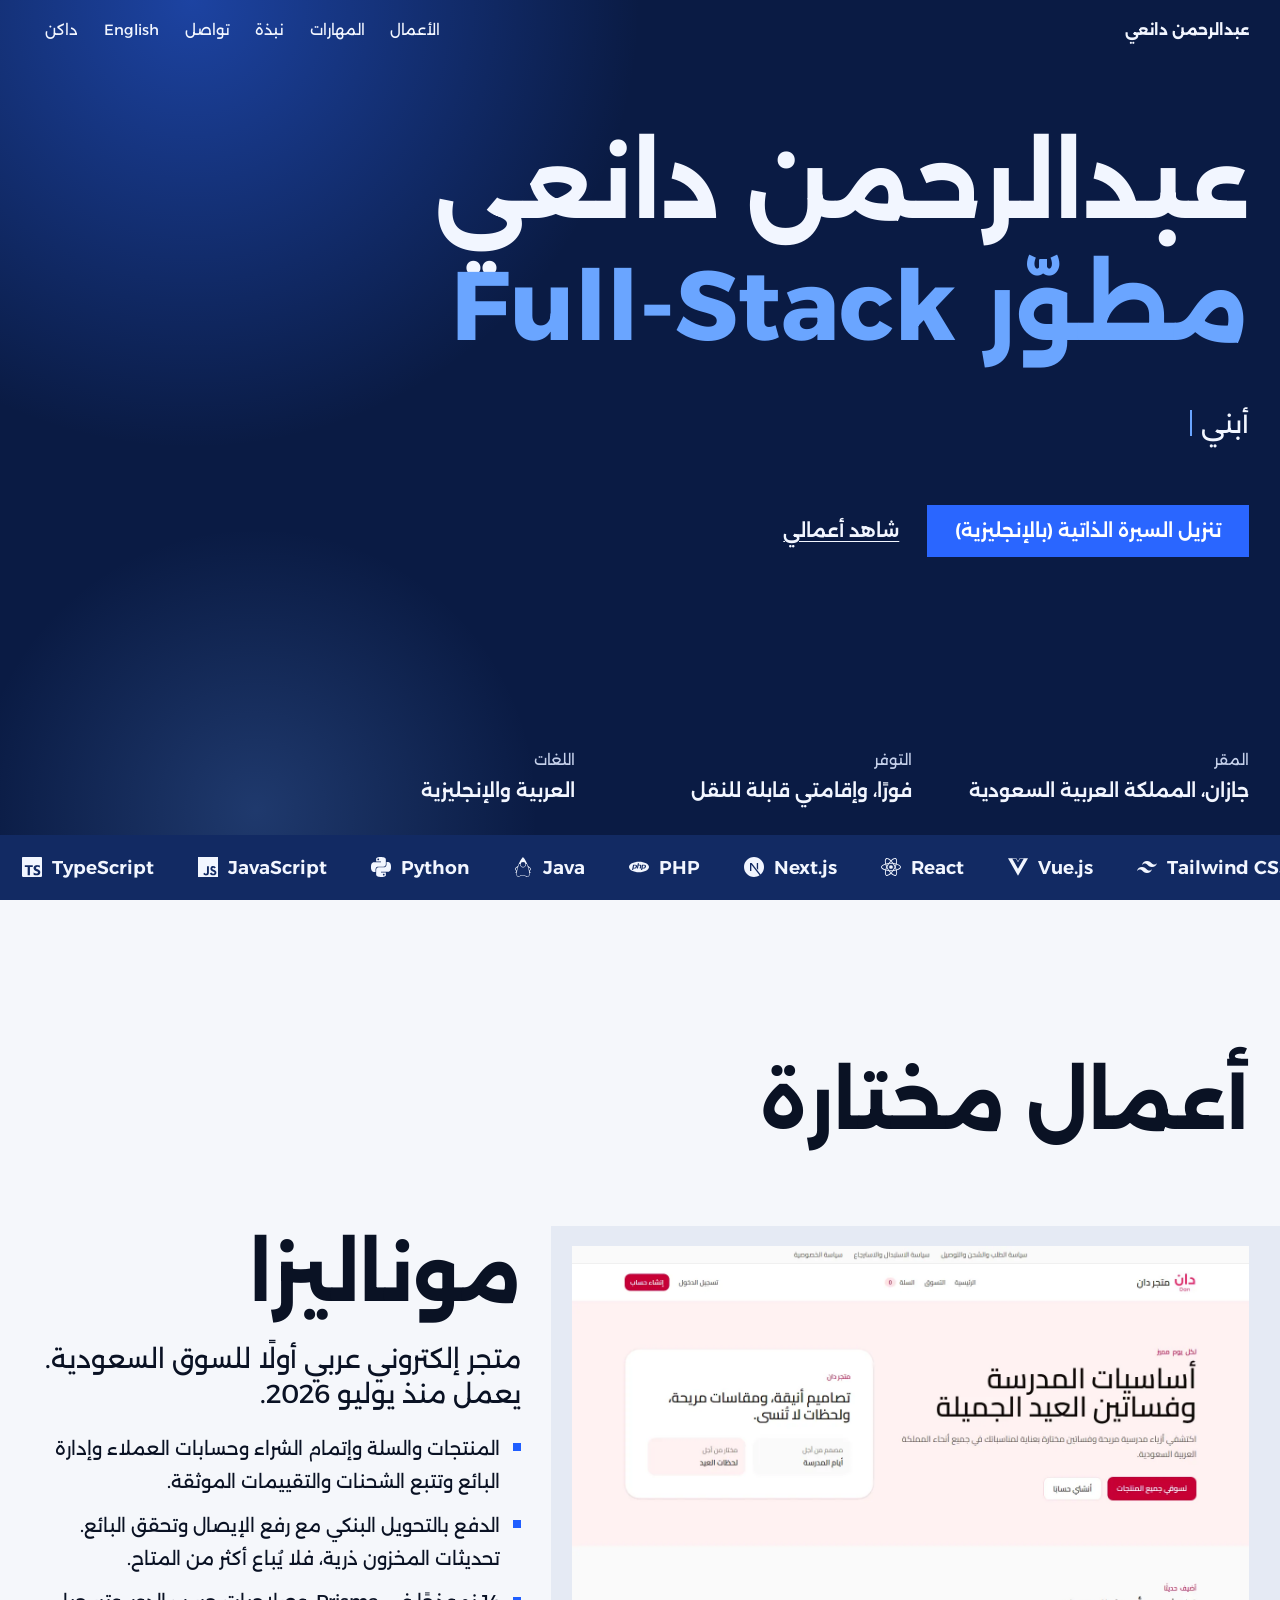
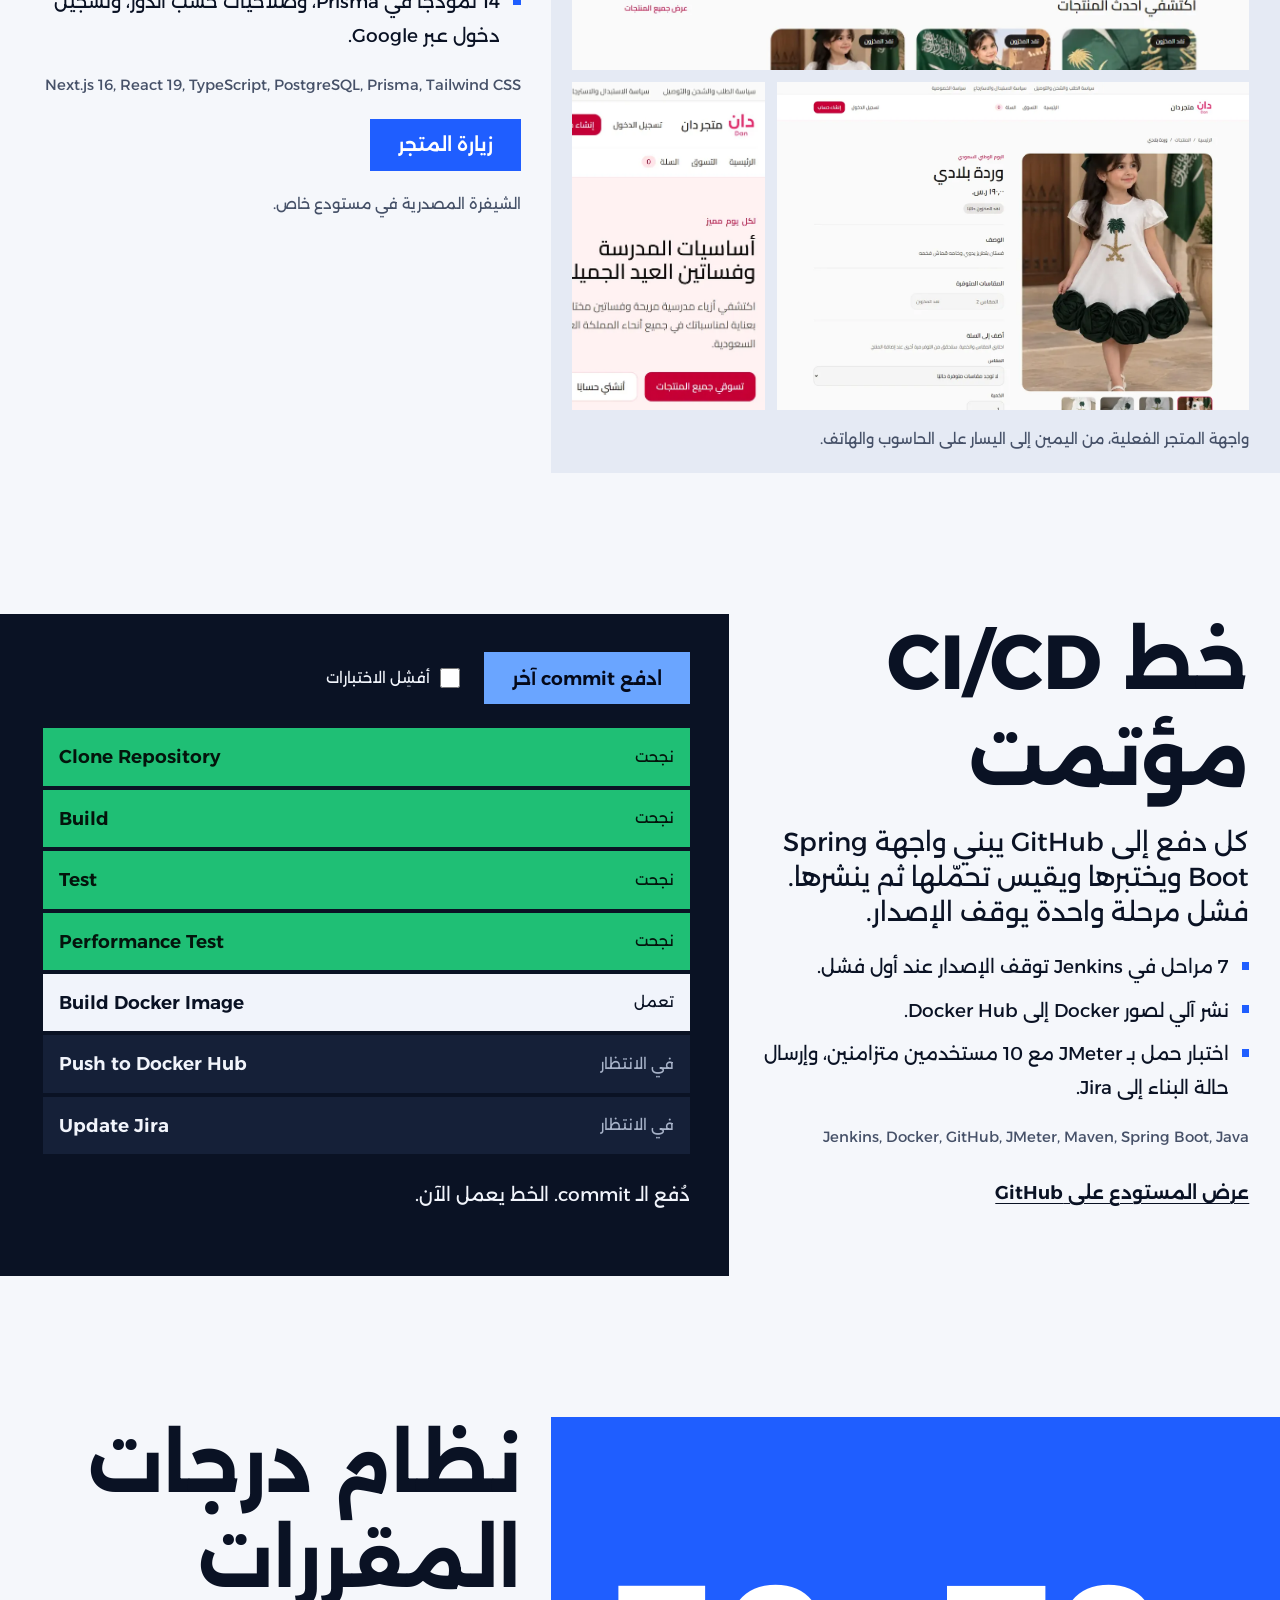
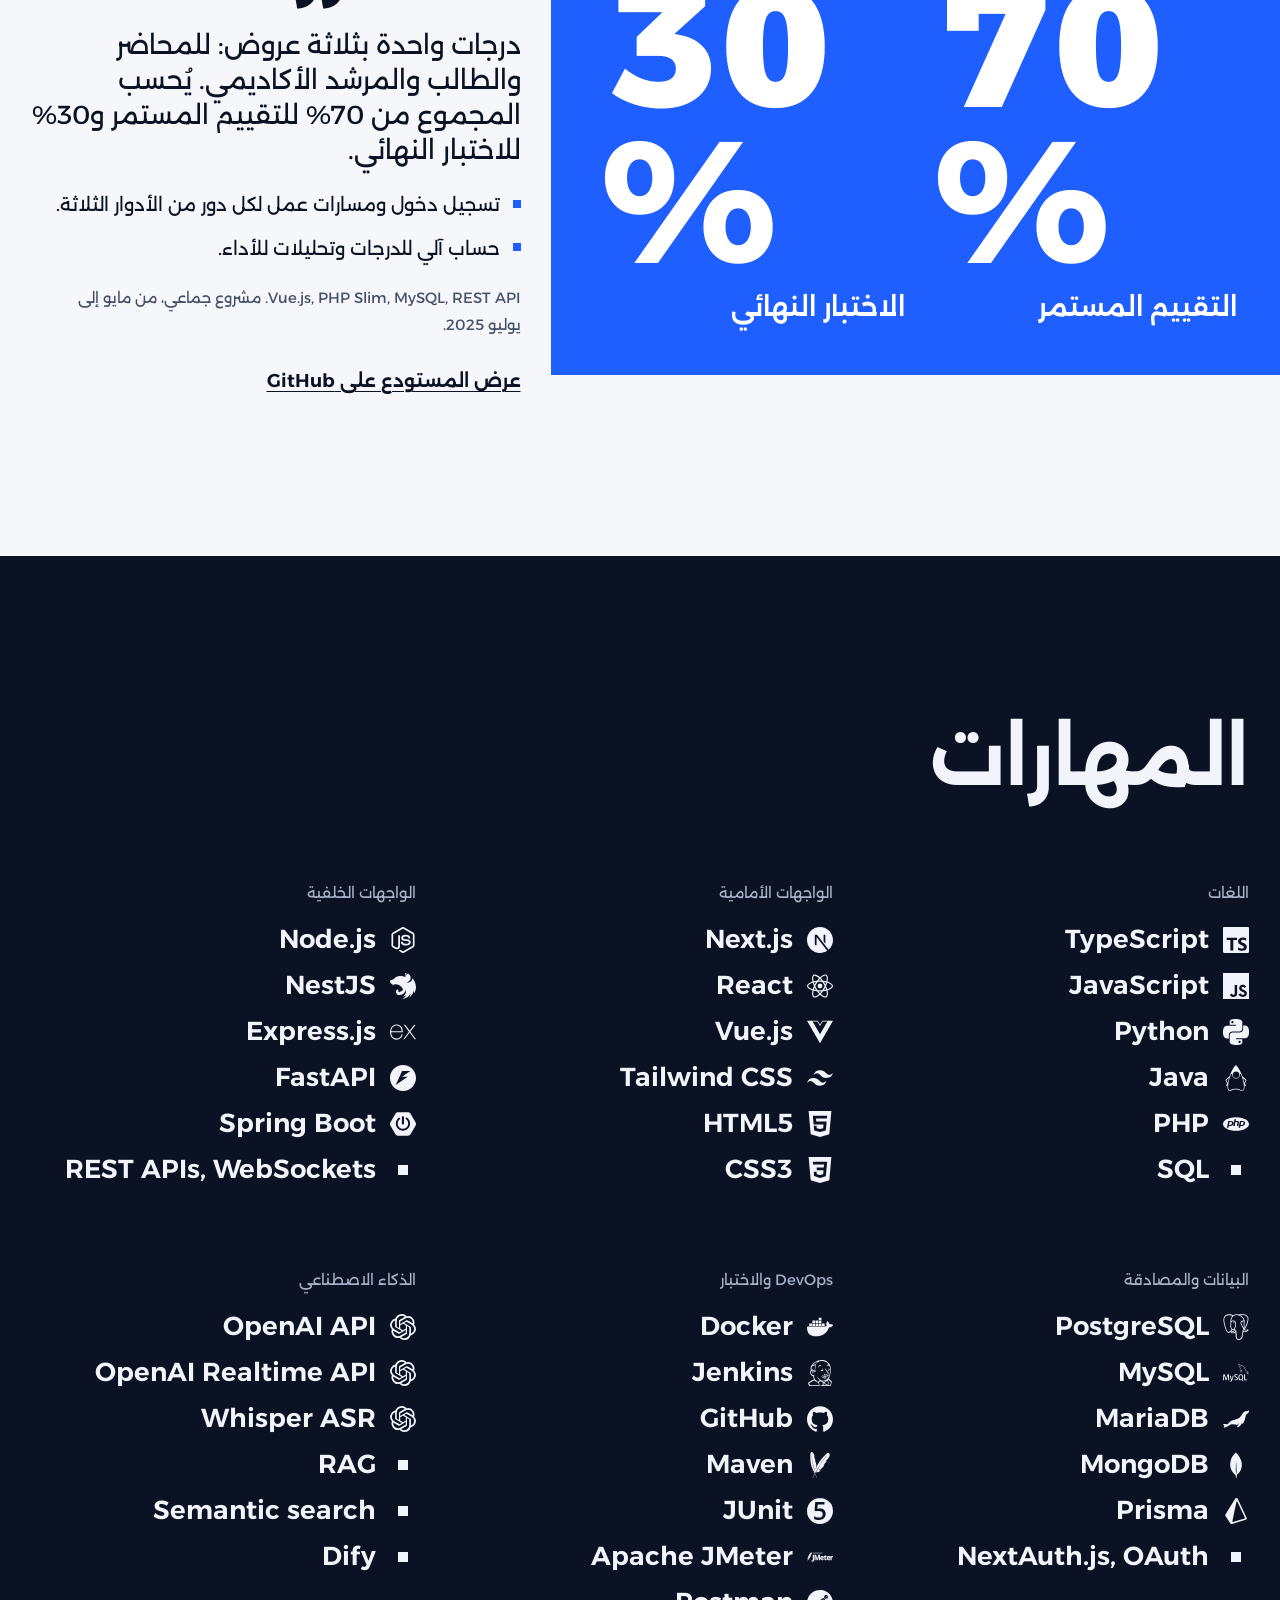
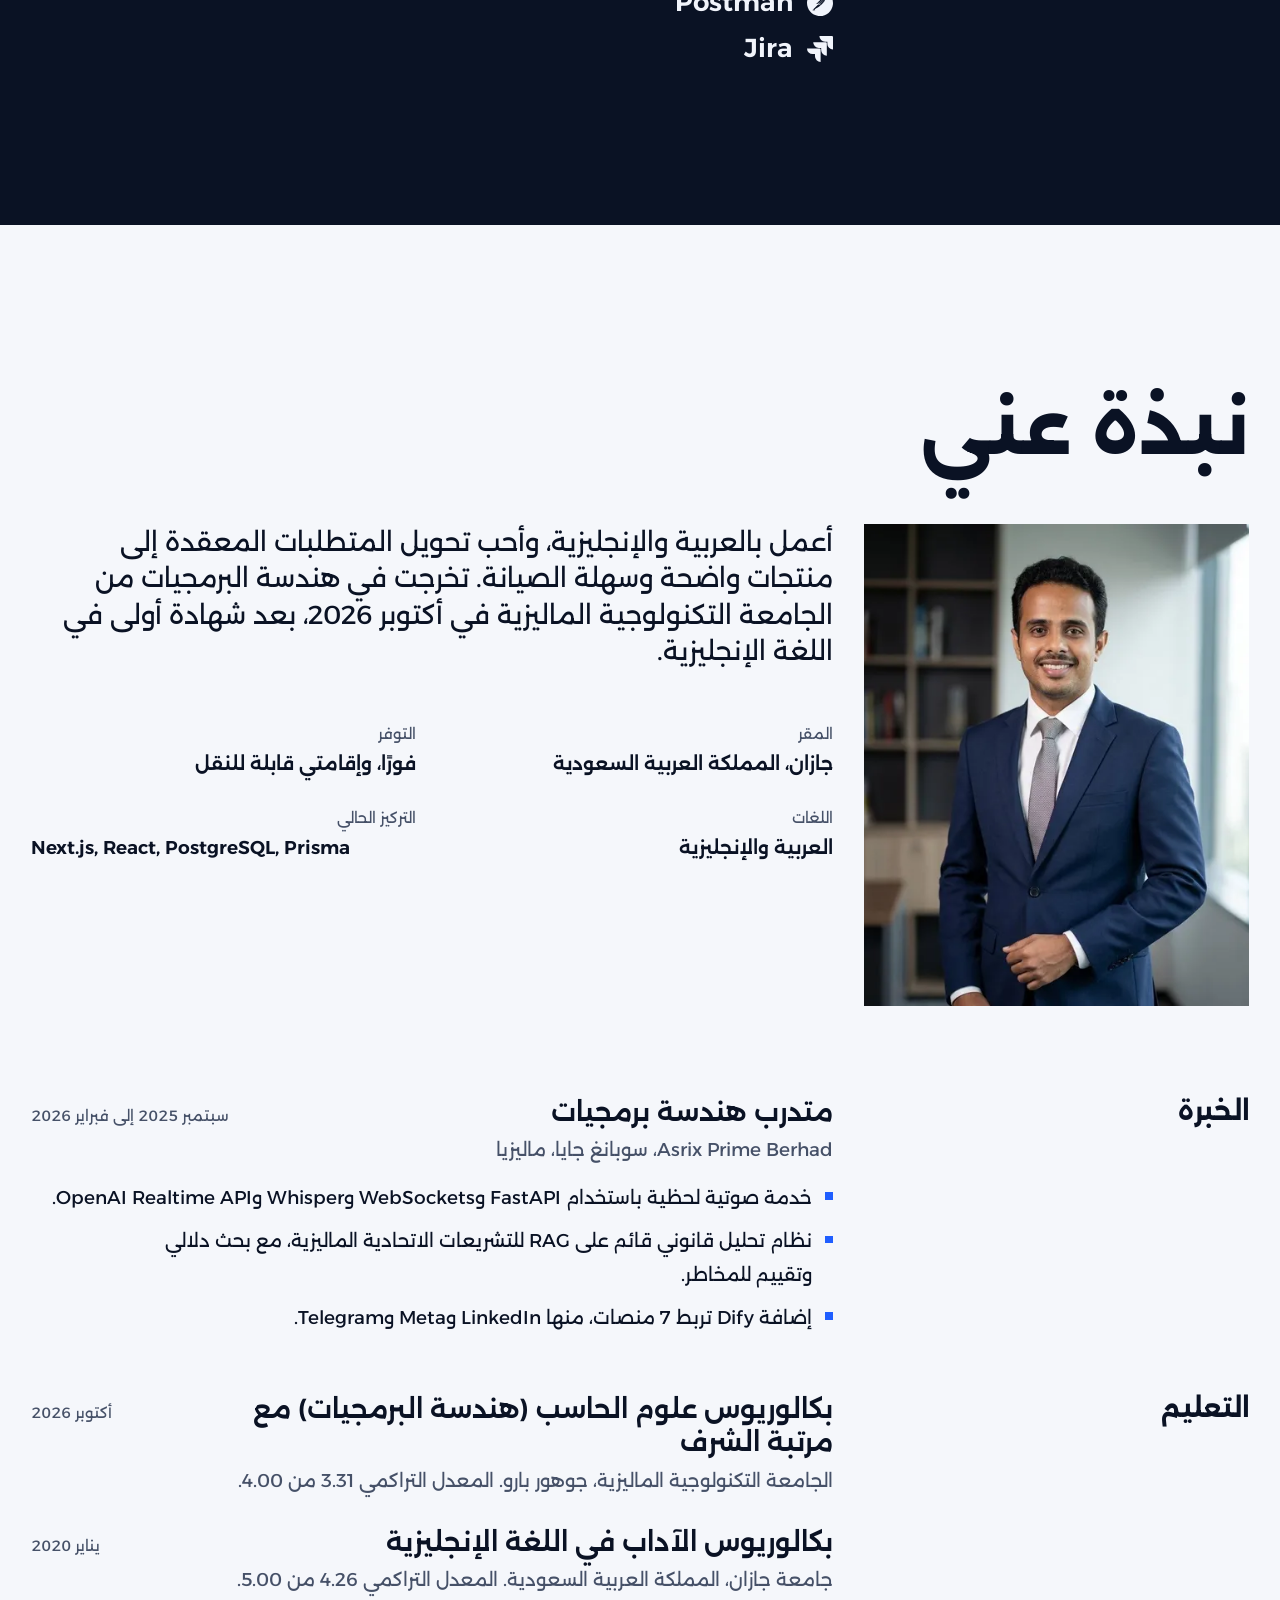
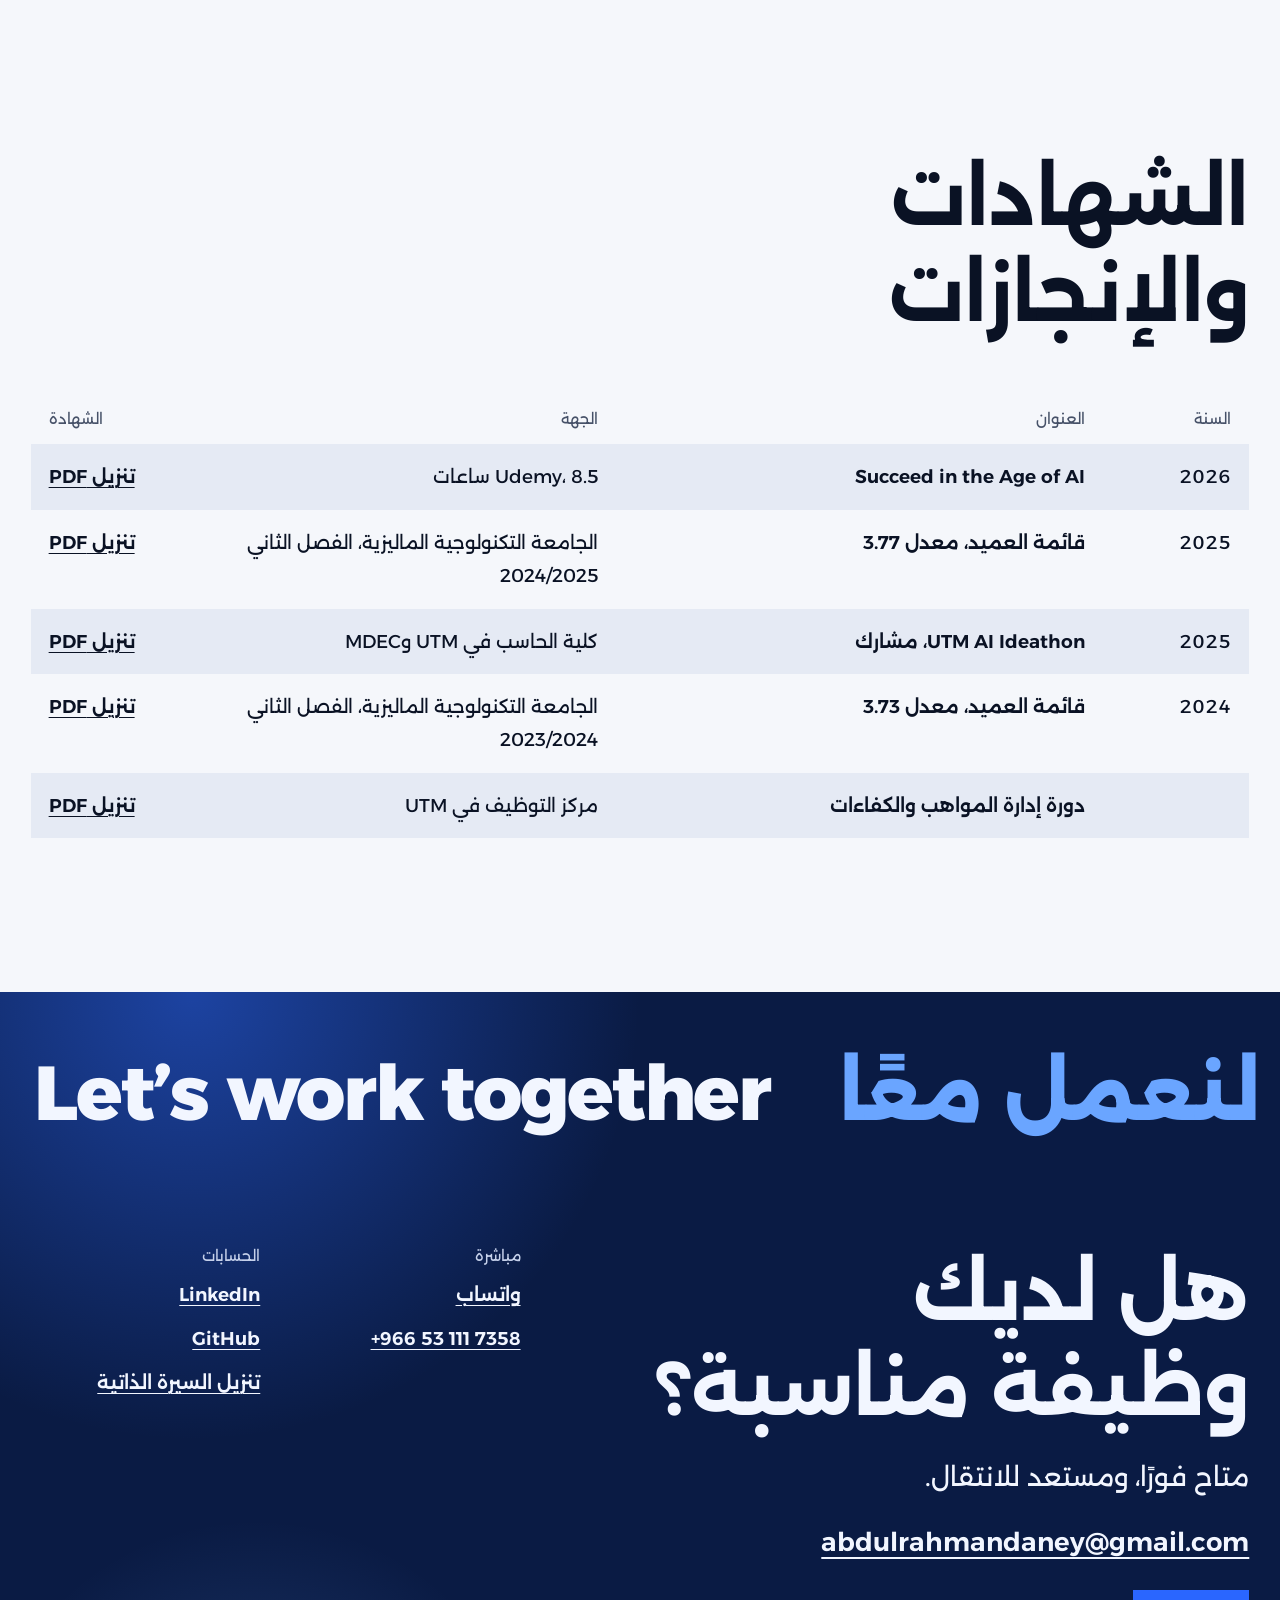
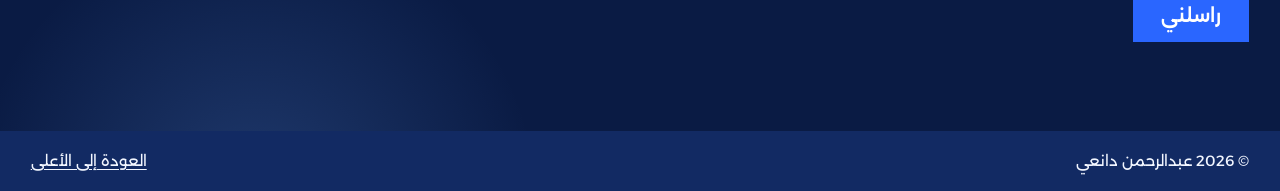
==== commit 93072f88: "Switch to navy and blue, tidy the hero and footer, add more motion Replace the green fields with nav" ====
--- a/ar/index.html
+++ b/ar/index.html
@@ -5,7 +5,7 @@
     <meta name="viewport" content="width=device-width, initial-scale=1" />
     <title>عبدالرحمن دانعي | مطوّر Full-Stack</title>
     <meta name="description" content="عبدالرحمن دانعي مطوّر Full-Stack في المملكة العربية السعودية، يبني تطبيقات ويب عربية أولًا وأنظمة تعتمد على الذكاء الاصطناعي وخطوط نشر مؤتمتة." />
-    <meta name="theme-color" content="#0a7548" />
+    <meta name="theme-color" content="#0a1b44" />
     <link rel="canonical" href="https://abdulrahman-daney.github.io/ar/" />
     <link rel="alternate" hreflang="en" href="https://abdulrahman-daney.github.io/" />
     <link rel="alternate" hreflang="ar" href="https://abdulrahman-daney.github.io/ar/" />
@@ -32,6 +32,8 @@
   <body>
     <a class="skip" href="#main">الانتقال إلى المحتوى</a>
 
+    <div class="progress" aria-hidden="true"></div>
+
     <header class="bar">
       <a class="bar-name" href="#top" translate="no">عبدالرحمن دانعي</a>
       <nav class="bar-nav" aria-label="الأقسام">
@@ -45,21 +47,25 @@
     </header>
 
     <main id="main">
-      <section id="top" class="chapter chapter-green hero">
+      <section id="top" class="chapter chapter-navy hero">
         <h1><span class="l1">عبدالرحمن <b>دانعي</b></span><span class="l2">مطوّر Full-Stack</span></h1>
         <p class="role-phone">مطوّر Full-Stack</p>
         <div class="hero-say">
-          <p>أبني تطبيقات ويب عربية أولًا، من الواجهة إلى قاعدة البيانات إلى النشر.</p>
+          <p class="hero-line">
+            <span class="sr-only">أبني تطبيقات ويب عربية أولًا، والواجهات البرمجية وقواعد البيانات خلفها، وخطوط النشر التي توصلها.</span>
+            <span aria-hidden="true">أبني <span class="typed" data-phrases='["تطبيقات ويب عربية أولًا.","الواجهات البرمجية وقواعد البيانات.","خطوط نشر مؤتمتة.","أنظمة صوت وبحث بالذكاء الاصطناعي."]'>تطبيقات ويب عربية أولًا.</span></span>
+          </p>
           <div class="hero-actions">
             <a class="action" href="../documents/Abdulrahman_Daney_Full_Stack_Developer_CV.pdf" download>تنزيل السيرة الذاتية (بالإنجليزية)</a>
             <a class="text-link" href="#work">شاهد أعمالي</a>
           </div>
         </div>
-        <a class="mirror" href="../" hreflang="en" lang="en" dir="ltr" data-lang-switch>
-          <span class="mirror-name">Abdulrahman Daney</span>
-          <span class="mirror-go">Read this page in English</span>
-        </a>
-        <p class="facts">جازان، المملكة العربية السعودية. متاح فورًا، وإقامتي قابلة للنقل. مستعد للانتقال.</p>
+        <dl class="hero-facts">
+          <div><dt>المقر</dt><dd>جازان، المملكة العربية السعودية</dd></div>
+          <div><dt>التوفر</dt><dd>فورًا، وإقامتي قابلة للنقل</dd></div>
+          <div><dt>اللغات</dt><dd>العربية والإنجليزية</dd></div>
+        </dl>
+        <div class="ticker" aria-hidden="true"><ul class="ticker-track"></ul></div>
       </section>
 
       <section id="work" class="chapter work" aria-labelledby="work-h">
@@ -275,24 +281,35 @@
       </section>
     </main>
 
-    <footer id="contact" class="chapter chapter-green close" aria-labelledby="contact-h">
-      <div class="close-invite" data-rise-group>
-        <h2 id="contact-h">هل لديك وظيفة مناسبة؟</h2>
-        <a class="close-mail ltr" href="mailto:abdulrahmandaney@gmail.com" translate="no">abdulrahmandaney@gmail.com</a>
-        <a class="action" href="mailto:abdulrahmandaney@gmail.com?subject=%D9%81%D8%B1%D8%B5%D8%A9%20%D8%B9%D9%85%D9%84">راسلني</a>
+    <footer id="contact" class="chapter chapter-navy close" aria-labelledby="contact-h">
+      <div class="banner" aria-hidden="true">
+        <div class="banner-track"><span lang="en" dir="ltr">Let’s work together</span><span>لنعمل معًا</span><span lang="en" dir="ltr">Let’s work together</span><span>لنعمل معًا</span></div>
       </div>
-      <nav class="link-list" aria-label="التواصل" data-rise-group>
-        <a href="https://wa.me/966531117358" rel="noopener">واتساب</a>
-        <a href="tel:+966531117358">اتصال <span class="ltr">&nbsp;+966 53 111 7358</span></a>
-        <a href="https://www.linkedin.com/in/abdulrahman-daney-3bb663234/" rel="noopener">LinkedIn</a>
-        <a href="https://github.com/Abdulrahman-Daney" rel="noopener">GitHub</a>
-        <a href="../documents/Abdulrahman_Daney_Full_Stack_Developer_CV.pdf" download>تنزيل السيرة الذاتية (بالإنجليزية)</a>
-      </nav>
+      <div class="close-grid">
+        <div class="close-invite" data-rise-group>
+          <h2 id="contact-h">هل لديك وظيفة مناسبة؟</h2>
+          <p>متاح فورًا، ومستعد للانتقال.</p>
+          <a class="close-mail ltr" href="mailto:abdulrahmandaney@gmail.com" translate="no">abdulrahmandaney@gmail.com</a>
+          <a class="action" href="mailto:abdulrahmandaney@gmail.com?subject=%D9%81%D8%B1%D8%B5%D8%A9%20%D8%B9%D9%85%D9%84">راسلني</a>
+        </div>
+        <div class="close-links" data-rise-group>
+          <nav class="link-list" aria-labelledby="direct-h">
+            <h3 id="direct-h">مباشرة</h3>
+            <a href="https://wa.me/966531117358" rel="noopener">واتساب</a>
+            <a href="tel:+966531117358"><span class="ltr">+966 53 111 7358</span></a>
+          </nav>
+          <nav class="link-list" aria-labelledby="profiles-h">
+            <h3 id="profiles-h">الحسابات</h3>
+            <a href="https://www.linkedin.com/in/abdulrahman-daney-3bb663234/" rel="noopener">LinkedIn</a>
+            <a href="https://github.com/Abdulrahman-Daney" rel="noopener">GitHub</a>
+            <a href="../documents/Abdulrahman_Daney_Full_Stack_Developer_CV.pdf" download>تنزيل السيرة الذاتية</a>
+          </nav>
+        </div>
+      </div>
       <div class="credits">
         <p>© 2026 عبدالرحمن دانعي</p>
         <a href="#top">العودة إلى الأعلى</a>
       </div>
-      <p class="close-name" aria-hidden="true" translate="no">عبدالرحمن دانعي</p>
     </footer>
   </body>
 </html>
--- a/assets/css/site.css
+++ b/assets/css/site.css
@@ -7,20 +7,18 @@
 /* Light theme */
 :root {
   color-scheme: light;
-  --bg: #f4f6f1;
-  --surface: #e4e9e0;
-  --ink: #0a1611;
-  --muted: #46554d;
-  --accent: #0a7a4b;
+  --bg: #f5f7fb;
+  --surface: #e5eaf4;
+  --ink: #0a1224;
+  --muted: #465168;
+  --accent: #1f5eff;
   --accent-ink: #ffffff;
-  --inv-bg: #0a1611;
-  --inv-surface: #15241d;
-  --inv-ink: #f1f5ee;
-  --inv-muted: #a9b9af;
-  --inv-accent: #3be3a0;
-  --inv-accent-ink: #04140c;
-  --pass: #0a7a4b;
-  --fail: #c62f3b;
+  --inv-bg: #0a1224;
+  --inv-surface: #152038;
+  --inv-ink: #f1f4fb;
+  --inv-muted: #a7b2c8;
+  --inv-accent: #6aa5ff;
+  --inv-accent-ink: #04091a;
 
   --step-small: clamp(0.875rem, 0.85rem + 0.1vw, 0.9375rem);
   --step-body: clamp(1.0625rem, 1rem + 0.2vw, 1.1875rem);
@@ -44,38 +42,34 @@
 /* Dark theme: chosen with the switch, or taken from the system when no choice was made */
 :root[data-theme="dark"] {
   color-scheme: dark;
-  --bg: #0a1410;
-  --surface: #14221c;
-  --ink: #f1f5ee;
-  --muted: #a9b9af;
-  --accent: #3be3a0;
-  --accent-ink: #04140c;
-  --inv-bg: #f1f5ee;
-  --inv-surface: #e0e7dc;
-  --inv-ink: #0a1611;
-  --inv-muted: #46554d;
-  --inv-accent: #0a7a4b;
+  --bg: #070c18;
+  --surface: #111a2e;
+  --ink: #f1f4fb;
+  --muted: #a7b2c8;
+  --accent: #6aa5ff;
+  --accent-ink: #04091a;
+  --inv-bg: #f1f4fb;
+  --inv-surface: #dfe5f1;
+  --inv-ink: #0a1224;
+  --inv-muted: #465168;
+  --inv-accent: #1f5eff;
   --inv-accent-ink: #ffffff;
-  --pass: #3be3a0;
-  --fail: #ff7b85;
 }
 @media (prefers-color-scheme: dark) {
   :root:not([data-theme="light"]) {
     color-scheme: dark;
-    --bg: #0a1410;
-    --surface: #14221c;
-    --ink: #f1f5ee;
-    --muted: #a9b9af;
-    --accent: #3be3a0;
-    --accent-ink: #04140c;
-    --inv-bg: #f1f5ee;
-    --inv-surface: #e0e7dc;
-    --inv-ink: #0a1611;
-    --inv-muted: #46554d;
-    --inv-accent: #0a7a4b;
+    --bg: #070c18;
+    --surface: #111a2e;
+    --ink: #f1f4fb;
+    --muted: #a7b2c8;
+    --accent: #6aa5ff;
+    --accent-ink: #04091a;
+    --inv-bg: #f1f4fb;
+    --inv-surface: #dfe5f1;
+    --inv-ink: #0a1224;
+    --inv-muted: #465168;
+    --inv-accent: #1f5eff;
     --inv-accent-ink: #ffffff;
-    --pass: #3be3a0;
-    --fail: #ff7b85;
   }
 }
 
@@ -114,14 +108,14 @@
 
 /* Chapters: each is one full field of colour */
 .chapter { background: var(--bg); color: var(--ink); padding-inline: var(--edge); }
-.chapter-green {
-  --bg: #0a7548;
-  --surface: #096a41;
-  --ink: #effcf2;
-  --muted: #d3f3df;
-  --deep: #03130b;
-  --accent: #03130b;
-  --accent-ink: #effcf2;
+.chapter-navy {
+  --bg: #0a1b44;
+  --surface: #122a63;
+  --ink: #f2f6ff;
+  --muted: #c5d0ea;
+  --deep: #6aa5ff;
+  --accent: #2a66ff;
+  --accent-ink: #ffffff;
 }
 .chapter-inverse {
   --bg: var(--inv-bg);
@@ -138,8 +132,8 @@
   inset-inline-start: 8px;
   z-index: 30;
   padding: 10px 16px;
-  background: #03130b;
-  color: #effcf2;
+  background: #04091a;
+  color: #f2f6ff;
   transform: translateY(-300%);
 }
 .skip:focus { transform: none; }
@@ -156,10 +150,10 @@
   min-height: var(--bar);
   padding-inline: var(--edge);
   font-size: var(--step-small);
-  color: #effcf2;
+  color: #f2f6ff;
   transition: background-color 300ms linear, color 300ms linear;
 }
-.js .bar { position: fixed; background: var(--bar-bg, #0a7548); color: var(--bar-ink, #effcf2); }
+.js .bar { position: fixed; background: var(--bar-bg, #0a1b44); color: var(--bar-ink, #f2f6ff); }
 .bar a, .bar button { display: inline-flex; align-items: center; min-height: 44px; text-decoration: none; }
 .bar a:hover, .bar button:hover { text-decoration: underline; }
 .bar-name { font-weight: 700; margin-inline-end: auto; }
@@ -187,42 +181,53 @@
 .action:active { transform: translateY(0) scale(0.98); }
 .text-link { display: inline-flex; align-items: center; min-height: 44px; font-weight: 600; }
 .text-link:hover, .link-list a:hover, .cert-table a:hover { color: var(--accent); }
-.chapter-green .text-link:hover { color: inherit; text-decoration-thickness: 0.16em; }
-
-/* Hero: one green field, the name in a pale ink and the job in a dark one */
+.chapter-navy .text-link:hover { color: inherit; text-decoration-thickness: 0.16em; }
+
+/* Hero: a navy field with slow moving light, the name in white and the job in blue */
+.chapter-navy { position: relative; overflow: hidden; isolation: isolate; }
+.chapter-navy::before, .chapter-navy::after {
+  content: "";
+  position: absolute;
+  z-index: -1;
+  inline-size: 70vmax;
+  block-size: 70vmax;
+  border-radius: 50%;
+  pointer-events: none;
+}
+.chapter-navy::before { inset-block-start: -35vmax; inset-inline-end: -20vmax; background: radial-gradient(closest-side, rgba(47, 107, 255, 0.5), rgba(47, 107, 255, 0)); }
+.chapter-navy::after { top: 0; left: 0; inline-size: 44vmax; block-size: 44vmax; margin: -22vmax; background: radial-gradient(closest-side, rgba(106, 165, 255, 0.22), rgba(106, 165, 255, 0)); transform: translate(var(--mx, 20vw), var(--my, 90svh)); transition: transform 500ms var(--ease); }
+
 .hero {
   min-block-size: 100svh;
-  display: grid;
-  grid-template-columns: repeat(12, minmax(0, 1fr));
-  grid-template-rows: auto 1fr auto;
-  column-gap: var(--gap);
-  padding-block: calc(var(--bar) + 7svh) var(--edge);
-}
-.hero h1 { grid-column: 1 / -1; font-size: var(--step-display); view-transition-name: name; }
+  display: flex;
+  flex-direction: column;
+  padding-block: calc(var(--bar) + clamp(24px, 7svh, 72px)) 0;
+}
+.hero h1 { font-size: var(--step-display); view-transition-name: name; }
 .hero h1 span { display: block; white-space: nowrap; }
 .hero h1 b { font-weight: inherit; }
 .hero h1 .l2 { color: var(--deep); }
 .role-phone { display: none; }
-.hero-say { grid-column: 1 / span 6; grid-row: 2; align-self: start; padding-block-start: clamp(28px, 5svh, 48px); display: grid; gap: 28px; justify-items: start; }
-.hero-say p { font-size: var(--step-lead); line-height: 1.35; max-inline-size: 34ch; }
+.hero-say { padding-block-start: clamp(24px, 4.5svh, 44px); display: grid; gap: 28px; justify-items: start; }
+.hero-line { font-size: var(--step-lead); line-height: 1.35; min-block-size: 2.7em; max-inline-size: 30ch; }
+.typed { font-weight: 700; color: var(--deep); }
+.js .typed::after { content: ""; display: inline-block; inline-size: 0.08em; block-size: 1em; margin-inline-start: 0.08em; vertical-align: -0.12em; background: currentColor; }
+.sr-only { position: absolute; inline-size: 1px; block-size: 1px; overflow: hidden; clip-path: inset(50%); white-space: nowrap; }
 .hero-actions { display: flex; flex-wrap: wrap; align-items: center; gap: 12px 28px; }
-.facts { grid-column: 1 / span 6; grid-row: 3; align-self: end; font-size: var(--step-small); max-inline-size: 44ch; }
-.mirror {
-  grid-column: 7 / -1;
-  grid-row: 2 / 4;
-  align-self: end;
-  justify-self: end;
-  display: grid;
-  gap: 4px;
-  text-align: end;
-  text-decoration: none;
-  color: var(--deep);
-}
-.mirror-name { white-space: nowrap; font-size: var(--step-head); font-weight: 700; line-height: 1.3; letter-spacing: 0; transition: transform 300ms var(--ease); }
-.mirror-go { font-size: var(--step-body); font-weight: 600; text-decoration: underline; text-underline-offset: 0.3em; color: var(--ink); }
-.mirror:hover .mirror-name { transform: translateX(-12px); }
-:root[lang="ar"] .mirror-name { font-weight: 800; letter-spacing: -0.035em; line-height: 1.05; }
-:root[lang="ar"] .mirror:hover .mirror-name { transform: translateX(12px); }
+.hero-facts { margin-block-start: auto; padding-block: clamp(32px, 6svh, 64px) clamp(20px, 3svh, 32px); display: grid; grid-template-columns: repeat(3, minmax(0, 1fr)); gap: 16px var(--gap); max-inline-size: 980px; }
+.hero-facts dt { font-size: var(--step-small); color: var(--muted); }
+.hero-facts dd { font-weight: 600; }
+
+/* A strip of the tools, always moving */
+.ticker { margin-inline: calc(var(--edge) * -1); background: var(--surface); overflow: hidden; direction: ltr; }
+.ticker-track { display: flex; inline-size: max-content; }
+.ticker-track li { display: flex; align-items: center; gap: 10px; padding: 16px 22px; font-weight: 600; white-space: nowrap; }
+.ticker-track svg { inline-size: 20px; block-size: 20px; fill: currentColor; flex: none; }
+.ticker-track .dot { display: none; }
+
+/* Reading progress */
+.progress { position: fixed; inset-block-start: 0; inset-inline: 0; z-index: 25; block-size: 3px; background: #6aa5ff; transform: scaleX(0); transform-origin: 0 50%; }
+[dir="rtl"] .progress { transform-origin: 100% 50%; }
 
 /* Work: one project per block, a large picture beside a small cluster of text */
 .work { padding-block: var(--section); }
@@ -259,7 +264,7 @@
 .pipe-stages .state { font-size: var(--step-small); font-weight: 400; color: var(--inv-muted); font-variant-numeric: tabular-nums; }
 .pipe-stages li[data-state="running"] { background: var(--inv-ink); color: var(--inv-bg); }
 .pipe-stages li[data-state="running"] .state { color: inherit; }
-.pipe-stages li[data-state="passed"] { background: var(--inv-accent); color: var(--inv-accent-ink); }
+.pipe-stages li[data-state="passed"] { background: #1fbf75; color: #04140c; }
 .pipe-stages li[data-state="passed"] .state { color: inherit; }
 .pipe-stages li[data-state="failed"] { background: #c62f3b; color: #ffffff; }
 .pipe-stages li[data-state="failed"] .state { color: inherit; }
@@ -317,17 +322,21 @@
 .cert-table .get { text-align: end; white-space: nowrap; }
 .cert-table a { font-weight: 600; display: inline-flex; align-items: center; min-height: 32px; }
 
-/* Close: an invitation over the name, cut by the bottom edge */
-.close { position: relative; overflow: hidden; display: grid; grid-template-columns: repeat(12, minmax(0, 1fr)); column-gap: var(--gap); row-gap: clamp(40px, 6vw, 72px); padding-block: clamp(72px, 9vw, 140px) 0; }
-.close-invite { grid-column: 1 / span 8; display: grid; gap: 28px; justify-items: start; }
+/* Close: a moving invitation, then contact in tidy columns */
+.close { padding-block: 0; }
+.banner { margin-inline: calc(var(--edge) * -1); overflow: hidden; direction: ltr; padding-block: clamp(28px, 4vw, 56px); }
+.banner-track { display: flex; inline-size: max-content; }
+.banner-track span { font-size: var(--step-head); font-weight: 800; line-height: 1.3; letter-spacing: -0.03em; white-space: nowrap; padding-inline: 0.45em; }
+.banner-track span:nth-child(even) { color: var(--deep); letter-spacing: 0; }
+.close-grid { display: grid; grid-template-columns: repeat(12, minmax(0, 1fr)); gap: 48px var(--gap); padding-block: clamp(24px, 4vw, 56px) clamp(56px, 7vw, 104px); }
+.close-invite { grid-column: 1 / span 7; display: grid; gap: 24px; justify-items: start; }
+.close-invite p { font-size: var(--step-lead); line-height: 1.35; max-inline-size: 30ch; }
 .close-mail { font-size: var(--step-lead); font-weight: 600; display: inline-flex; align-items: center; min-height: 44px; max-inline-size: 100%; }
-.link-list { grid-column: 10 / -1; display: grid; align-content: start; font-weight: 600; }
-.link-list a { display: inline-flex; align-items: center; min-height: 44px; }
-.credits { grid-column: 1 / -1; display: flex; flex-wrap: wrap; justify-content: space-between; gap: 4px 24px; font-size: var(--step-small); color: var(--muted); }
+.close-links { grid-column: 8 / -1; display: grid; grid-template-columns: repeat(2, minmax(0, 1fr)); gap: 32px var(--gap); align-content: start; }
+.link-list h3 { font-size: var(--step-small); font-weight: 400; letter-spacing: 0; line-height: 1.5; color: var(--muted); margin-block-end: 6px; }
+.link-list a { display: flex; align-items: center; min-height: 44px; font-weight: 600; inline-size: fit-content; }
+.credits { margin-inline: calc(var(--edge) * -1); padding: 8px var(--edge); background: var(--surface); display: flex; flex-wrap: wrap; align-items: center; justify-content: space-between; gap: 4px 24px; font-size: var(--step-small); }
 .credits a { display: inline-flex; align-items: center; min-height: 44px; }
-.credits p { align-self: center; }
-.close-name { grid-column: 1 / -1; font-size: clamp(5rem, 21vw, 26rem); font-weight: 800; line-height: 0.8; letter-spacing: -0.05em; white-space: nowrap; color: var(--deep); margin-block-end: -0.17em; user-select: none; }
-:root[lang="ar"] .close-name { letter-spacing: 0; line-height: 1.1; margin-block-end: -0.34em; font-size: clamp(5rem, 24vw, 30rem); }
 
 /* 404 */
 .lost { min-height: 100svh; display: grid; align-content: center; justify-items: start; gap: 24px; }
@@ -336,11 +345,8 @@
 
 /* Tablet and phone: one column */
 @media (max-width: 899.98px) {
-  .hero { grid-template-rows: auto auto 1fr auto; min-block-size: min(100svh, 780px); padding-block-start: calc(var(--bar) + 40px); row-gap: 0; }
-  .hero-say, .facts, .mirror { grid-column: 1 / -1; }
-  .hero-say { grid-row: 2; }
-  .mirror { grid-row: 3; align-self: end; padding-block: 40px 20px; }
-  .facts { grid-row: 4; }
+  .hero { min-block-size: min(100svh, 820px); }
+  .close-invite, .close-links { grid-column: 1 / -1; }
   .project-visual, .project.flip .project-visual { grid-column: 1 / -1; grid-row: auto; margin-inline: calc(var(--edge) * -1); }
   .project-text, .project.flip .project-text { grid-column: 1 / -1; grid-row: auto; position: static; }
   .shots, .pipe, .marks { padding-inline: var(--edge); }
@@ -349,24 +355,20 @@
   .about-portrait { grid-column: 1 / span 5; }
   .about-main { grid-column: 6 / -1; }
   .record > h3, .record-body { grid-column: 1 / -1; }
-  .close-invite { grid-column: 1 / -1; }
-  .link-list { grid-column: 1 / -1; display: flex; flex-wrap: wrap; gap: 0 24px; }
 }
 
 @media (max-width: 599.98px) {
+  .hero-facts { grid-template-columns: minmax(0, 1fr) minmax(0, 1fr); }
+  .hero-say { padding-block-start: 12px; gap: 20px; }
+  .hero-line { min-block-size: 4.05em; }
   :root { --step-display: 13.2vw; }
   .bar .bar-name { display: none; }
   .bar { gap: 14px; justify-content: space-between; }
   .bar-nav { gap: 14px; margin-inline-end: auto; }
-  .mirror-name { font-size: min(var(--step-head), 8.6vw); }
   .hero h1 .l2 { display: none; }
   .hero h1 .l1 { white-space: normal; }
   .hero h1 .l1 b { display: block; font-weight: inherit; color: var(--deep); }
   .role-phone { display: block; grid-column: 1 / -1; font-size: var(--step-lead); font-weight: 700; padding-block-start: 16px; }
-  .hero { grid-template-rows: auto auto auto 1fr auto; }
-  .hero-say { grid-row: 3; padding-block-start: 12px; gap: 20px; }
-  .mirror { grid-row: 4; }
-  .facts { grid-row: 5; }
   .hero-actions .action { flex: 1 1 100%; }
   .shots { grid-template-columns: minmax(0, 1.6fr) minmax(0, 1fr); gap: 8px; }
   .skill-groups { grid-template-columns: minmax(0, 1fr); }
@@ -398,8 +400,21 @@
   .hero h1 .l2, .hero h1 .l1 b { animation: rise 800ms var(--ease) 90ms backwards; }
   .role-phone { animation: rise 800ms var(--ease) 160ms backwards; }
   .hero-say { animation: rise 800ms var(--ease) 220ms backwards; }
-  .mirror { animation: rise 800ms var(--ease) 320ms backwards; }
-  .facts { animation: rise 800ms var(--ease) 400ms backwards; }
+  .hero-facts { animation: rise 800ms var(--ease) 340ms backwards; }
+  .ticker { animation: rise 800ms var(--ease) 440ms backwards; }
+
+  @keyframes blink { 50% { opacity: 0; } }
+  .js .typed::after { animation: blink 900ms steps(1) infinite; }
+  @keyframes drift { to { transform: translate(-14vmax, 12vmax) scale(1.15); } }
+  .chapter-navy::before { animation: drift 14s ease-in-out infinite alternate; }
+  @keyframes roll { to { transform: translateX(-50%); } }
+  .ticker-track.rolling { animation: roll 48s linear infinite; }
+  .banner-track.rolling { animation: roll 30s linear infinite; }
+  .ticker:hover .ticker-track { animation-play-state: paused; }
+  @supports (animation-timeline: scroll()) {
+    @keyframes grow { to { transform: scaleX(1); } }
+    .progress { animation: grow linear both; animation-timeline: scroll(root); }
+  }
 
   @keyframes pulse { 50% { opacity: 0.45; } }
   .pipe-stages li[data-state="running"] .state { animation: pulse 700ms linear infinite; }
@@ -407,10 +422,6 @@
   @supports (animation-timeline: view()) {
     @keyframes settle { from { transform: scale(1.14); } to { transform: none; } }
     .about-portrait img { animation: settle linear both; animation-timeline: view(); animation-range: entry 0% cover 55%; }
-    @keyframes slide-in { from { transform: translateX(-9%); } to { transform: none; } }
-    @keyframes slide-in-rtl { from { transform: translateX(9%); } to { transform: none; } }
-    .close-name { animation: slide-in linear both; animation-timeline: view(); animation-range: entry 0% entry 100%; }
-    [dir="rtl"] .close-name { animation-name: slide-in-rtl; }
   }
 }
 
@@ -419,6 +430,6 @@
 }
 
 @media print {
-  .bar, .skip, .pipe-controls, .mirror { display: none; }
+  .bar, .skip, .pipe-controls, .ticker, .banner, .progress { display: none; }
   .hero { min-block-size: 0; }
 }
